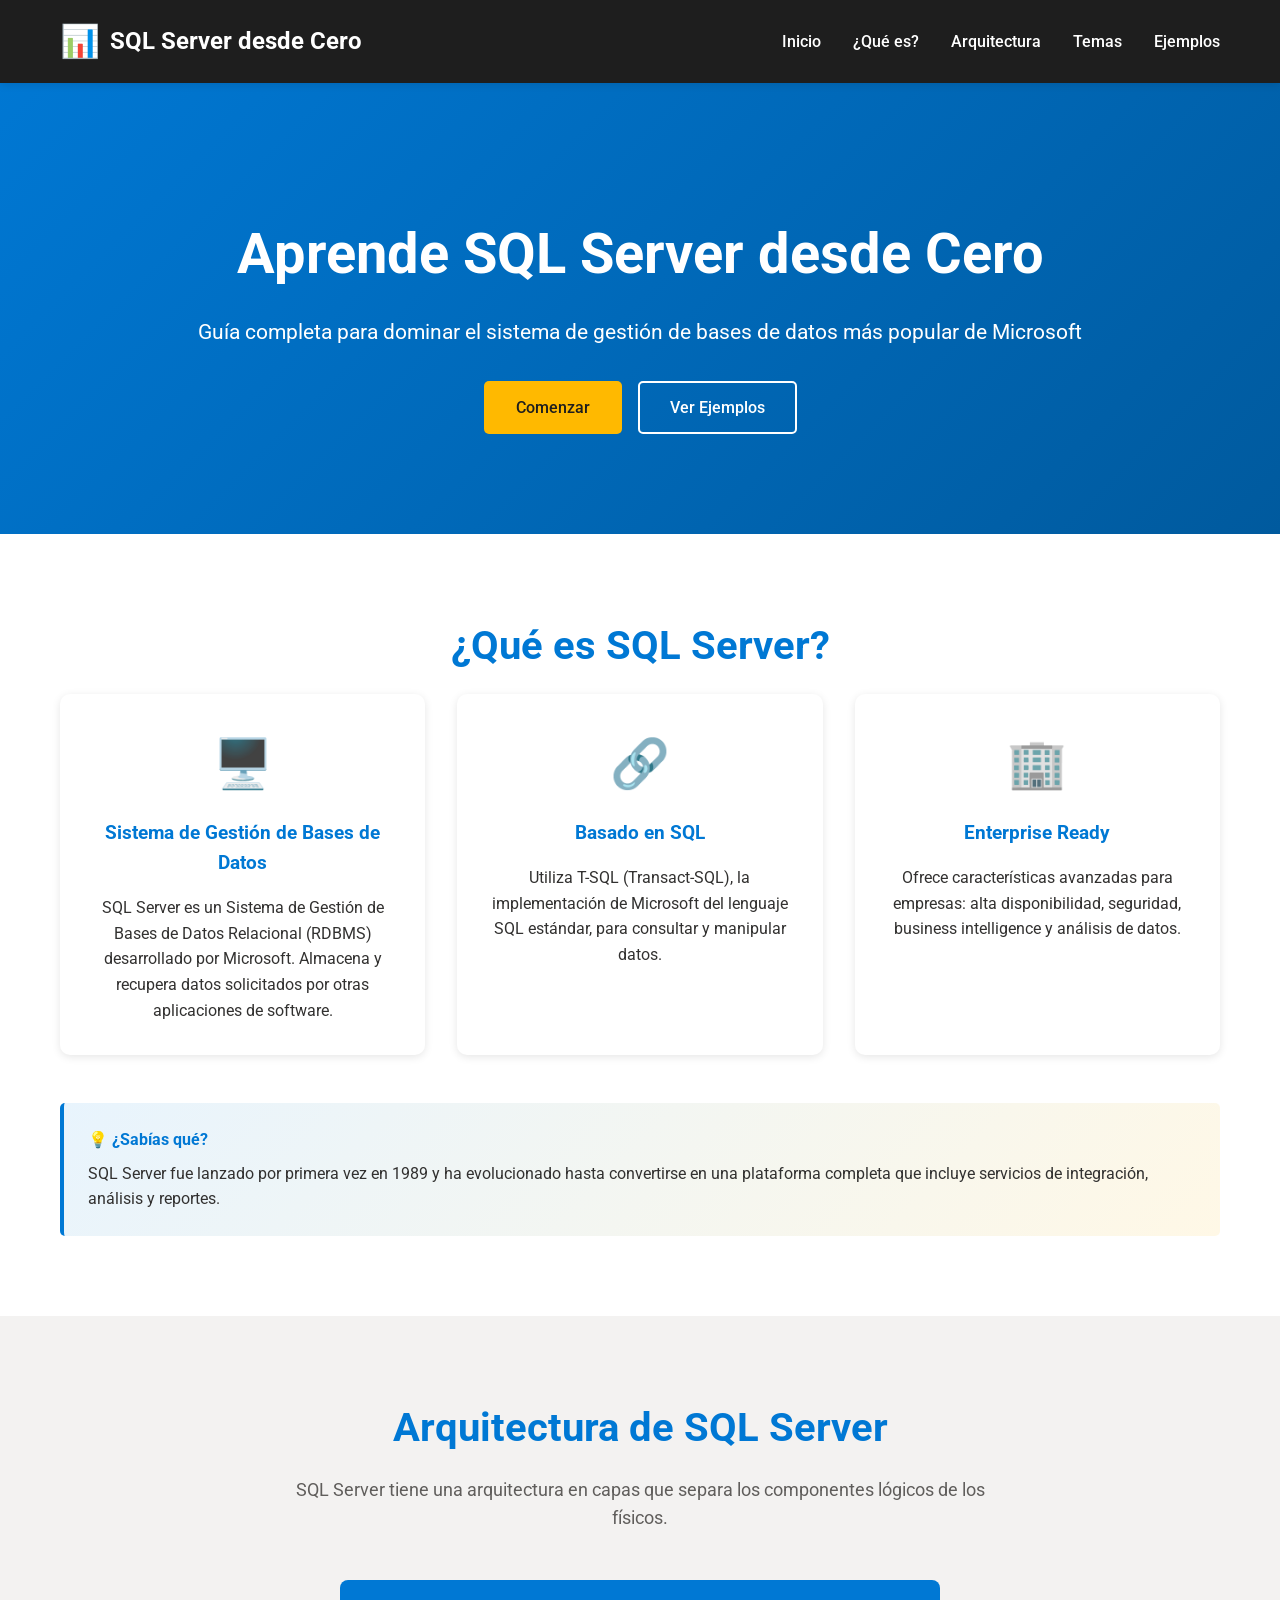
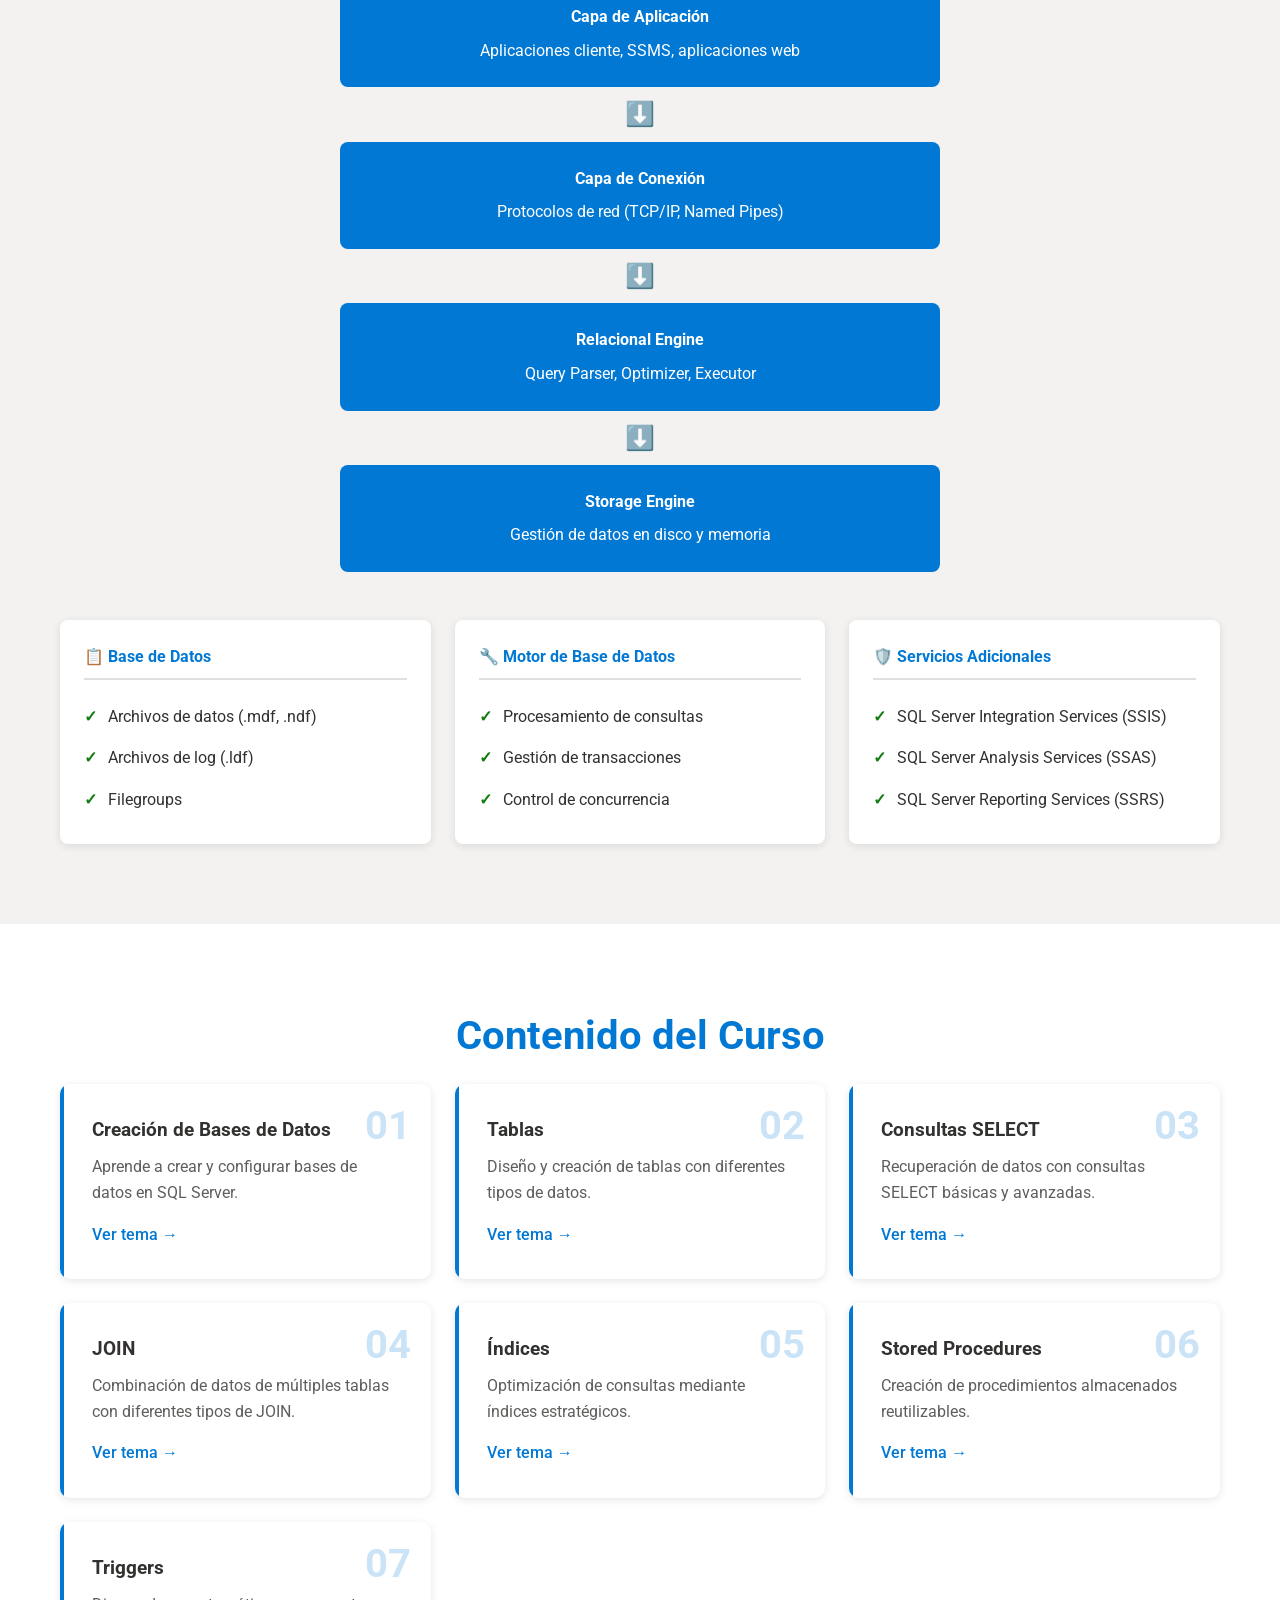
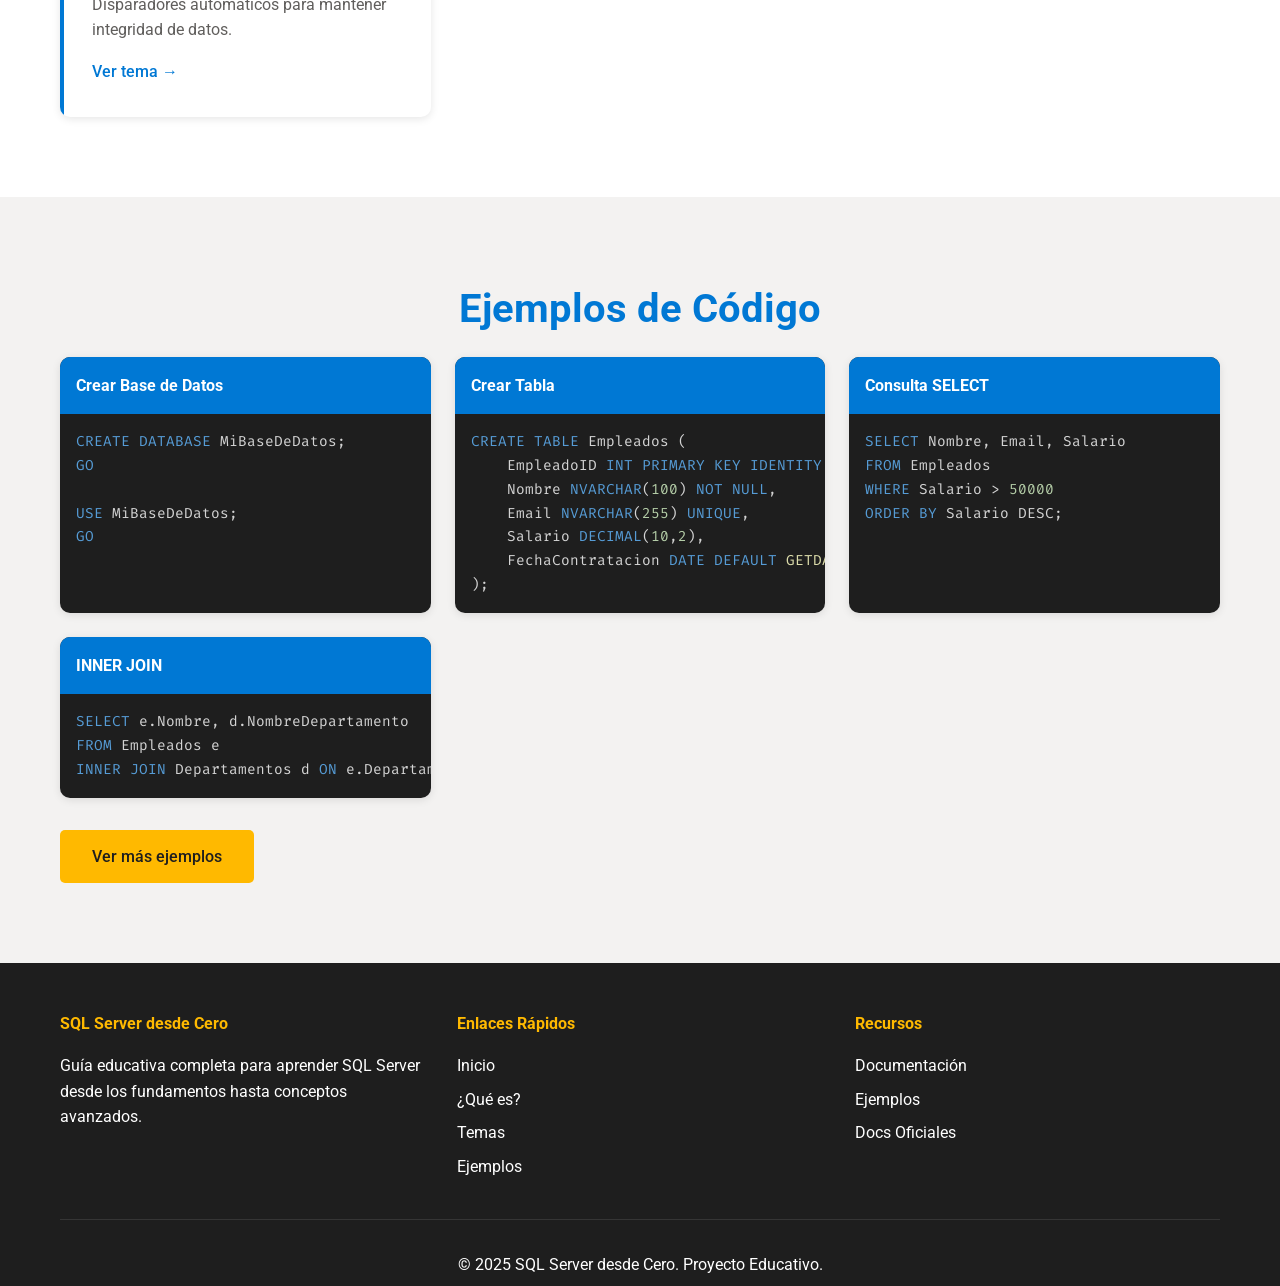
==== index.html @ a262f7bf "correcion" ====
<!DOCTYPE html>
<html lang="es">
<head>
    <meta charset="UTF-8">
    <meta name="viewport" content="width=device-width, initial-scale=1.0">
    <title>SQL Server desde Cero - Guía Completa</title>
    <link rel="stylesheet" href="css/styles.css">
    <link href="https://fonts.googleapis.com/css2?family=Roboto:wght@300;400;500;700&family=Fira+Code:wght@400;500&display=swap" rel="stylesheet">
</head>
<body>
    <!-- Header -->
    <header class="header">
        <nav class="navbar">
            <div class="container">
                <div class="logo">
                    <span class="logo-icon">📊</span>
                    <span class="logo-text">SQL Server desde Cero</span>
                </div>
                <ul class="nav-menu" id="navMenu">
                    <li><a href="#inicio">Inicio</a></li>
                    <li><a href="#que-es">¿Qué es?</a></li>
                    <li><a href="#arquitectura">Arquitectura</a></li>
                    <li><a href="#temas">Temas</a></li>
                    <li><a href="#ejemplos">Ejemplos</a></li>
                </ul>
                <button class="nav-toggle" id="navToggle">
                    <span></span>
                    <span></span>
                    <span></span>
                </button>
            </div>
        </nav>
    </header>

    <!-- Hero Section -->
    <section id="inicio" class="hero">
        <div class="container">
            <h1>Aprende SQL Server desde Cero</h1>
            <p class="hero-subtitle">Guía completa para dominar el sistema de gestión de bases de datos más popular de Microsoft</p>
            <div class="hero-buttons">
                <a href="#que-es" class="btn btn-primary">Comenzar</a>
                <a href="#ejemplos" class="btn btn-secondary">Ver Ejemplos</a>
            </div>
        </div>
    </section>

    <!-- ¿Qué es SQL Server? -->
    <section id="que-es" class="section">
        <div class="container">
            <h2>¿Qué es SQL Server?</h2>
            <div class="content-grid">
                <div class="content-card">
                    <div class="card-icon">🖥️</div>
                    <h3>Sistema de Gestión de Bases de Datos</h3>
                    <p>SQL Server es un Sistema de Gestión de Bases de Datos Relacional (RDBMS) desarrollado por Microsoft. Almacena y recupera datos solicitados por otras aplicaciones de software.</p>
                </div>
                <div class="content-card">
                    <div class="card-icon">🔗</div>
                    <h3>Basado en SQL</h3>
                    <p>Utiliza T-SQL (Transact-SQL), la implementación de Microsoft del lenguaje SQL estándar, para consultar y manipular datos.</p>
                </div>
                <div class="content-card">
                    <div class="card-icon">🏢</div>
                    <h3>Enterprise Ready</h3>
                    <p>Ofrece características avanzadas para empresas: alta disponibilidad, seguridad, business intelligence y análisis de datos.</p>
                </div>
            </div>
            
            <div class="info-box">
                <h4>💡 ¿Sabías qué?</h4>
                <p>SQL Server fue lanzado por primera vez en 1989 y ha evolucionado hasta convertirse en una plataforma completa que incluye servicios de integración, análisis y reportes.</p>
            </div>
        </div>
    </section>

    <!-- Arquitectura -->
    <section id="arquitectura" class="section section-alt">
        <div class="container">
            <h2>Arquitectura de SQL Server</h2>
            <p class="section-intro">SQL Server tiene una arquitectura en capas que separa los componentes lógicos de los físicos.</p>
            
            <div class="architecture-diagram">
                <div class="arch-layer">
                    <h4>Capa de Aplicación</h4>
                    <p>Aplicaciones cliente, SSMS, aplicaciones web</p>
                </div>
                <div class="arch-arrow">⬇️</div>
                <div class="arch-layer">
                    <h4>Capa de Conexión</h4>
                    <p>Protocolos de red (TCP/IP, Named Pipes)</p>
                </div>
                <div class="arch-arrow">⬇️</div>
                <div class="arch-layer">
                    <h4>Relacional Engine</h4>
                    <p>Query Parser, Optimizer, Executor</p>
                </div>
                <div class="arch-arrow">⬇️</div>
                <div class="arch-layer">
                    <h4>Storage Engine</h4>
                    <p>Gestión de datos en disco y memoria</p>
                </div>
            </div>

            <div class="components-grid">
                <div class="component-card">
                    <h4>📋 Base de Datos</h4>
                    <ul>
                        <li>Archivos de datos (.mdf, .ndf)</li>
                        <li>Archivos de log (.ldf)</li>
                        <li>Filegroups</li>
                    </ul>
                </div>
                <div class="component-card">
                    <h4>🔧 Motor de Base de Datos</h4>
                    <ul>
                        <li>Procesamiento de consultas</li>
                        <li>Gestión de transacciones</li>
                        <li>Control de concurrencia</li>
                    </ul>
                </div>
                <div class="component-card">
                    <h4>🛡️ Servicios Adicionales</h4>
                    <ul>
                        <li>SQL Server Integration Services (SSIS)</li>
                        <li>SQL Server Analysis Services (SSAS)</li>
                        <li>SQL Server Reporting Services (SSRS)</li>
                    </ul>
                </div>
            </div>
        </div>
    </section>

    <!-- Temas -->
    <section id="temas" class="section">
        <div class="container">
            <h2>Contenido del Curso</h2>
            <div class="topics-grid">
                <div class="topic-card" data-topic="1">
                    <div class="topic-number">01</div>
                    <h3>Creación de Bases de Datos</h3>
                    <p>Aprende a crear y configurar bases de datos en SQL Server.</p>
                    <a href="docs/01-creacion-base-datos.html" class="topic-link">Ver tema →</a>
                </div>
                <div class="topic-card" data-topic="2">
                    <div class="topic-number">02</div>
                    <h3>Tablas</h3>
                    <p>Diseño y creación de tablas con diferentes tipos de datos.</p>
                    <a href="docs/02-tablas.html" class="topic-link">Ver tema →</a>
                </div>
                <div class="topic-card" data-topic="3">
                    <div class="topic-number">03</div>
                    <h3>Consultas SELECT</h3>
                    <p>Recuperación de datos con consultas SELECT básicas y avanzadas.</p>
                    <a href="docs/03-consultas-select.html" class="topic-link">Ver tema →</a>
                </div>
                <div class="topic-card" data-topic="4">
                    <div class="topic-number">04</div>
                    <h3>JOIN</h3>
                    <p>Combinación de datos de múltiples tablas con diferentes tipos de JOIN.</p>
                    <a href="docs/04-join.html" class="topic-link">Ver tema →</a>
                </div>
                <div class="topic-card" data-topic="5">
                    <div class="topic-number">05</div>
                    <h3>Índices</h3>
                    <p>Optimización de consultas mediante índices estratégicos.</p>
                    <a href="docs/05-indices.html" class="topic-link">Ver tema →</a>
                </div>
                <div class="topic-card" data-topic="6">
                    <div class="topic-number">06</div>
                    <h3>Stored Procedures</h3>
                    <p>Creación de procedimientos almacenados reutilizables.</p>
                    <a href="docs/06-stored-procedures.html" class="topic-link">Ver tema →</a>
                </div>
                <div class="topic-card" data-topic="7">
                    <div class="topic-number">07</div>
                    <h3>Triggers</h3>
                    <p>Disparadores automáticos para mantener integridad de datos.</p>
                    <a href="docs/07-triggers.html" class="topic-link">Ver tema →</a>
                </div>
            </div>
        </div>
    </section>

    <!-- Ejemplos -->
    <section id="ejemplos" class="section section-alt">
        <div class="container">
            <h2>Ejemplos de Código</h2>
            <div class="examples-container">
                <div class="example-card">
                    <h4>Crear Base de Datos</h4>
                    <pre><code class="language-sql">CREATE DATABASE MiBaseDeDatos;
GO

USE MiBaseDeDatos;
GO</code></pre>
                </div>
                <div class="example-card">
                    <h4>Crear Tabla</h4>
                    <pre><code class="language-sql">CREATE TABLE Empleados (
    EmpleadoID INT PRIMARY KEY IDENTITY,
    Nombre NVARCHAR(100) NOT NULL,
    Email NVARCHAR(255) UNIQUE,
    Salario DECIMAL(10,2),
    FechaContratacion DATE DEFAULT GETDATE()
);</code></pre>
                </div>
                <div class="example-card">
                    <h4>Consulta SELECT</h4>
                    <pre><code class="language-sql">SELECT Nombre, Email, Salario
FROM Empleados
WHERE Salario > 50000
ORDER BY Salario DESC;</code></pre>
                </div>
                <div class="example-card">
                    <h4>INNER JOIN</h4>
                    <pre><code class="language-sql">SELECT e.Nombre, d.NombreDepartamento
FROM Empleados e
INNER JOIN Departamentos d ON e.DepartamentoID = d.DepartamentoID;</code></pre>
                </div>
            </div>
            <div class="text-center">
                <a href="examples/ejemplos-completos.html" class="btn btn-primary">Ver más ejemplos</a>
            </div>
        </div>
    </section>

    <!-- Footer -->
    <footer class="footer">
        <div class="container">
            <div class="footer-content">
                <div class="footer-section">
                    <h4>SQL Server desde Cero</h4>
                    <p>Guía educativa completa para aprender SQL Server desde los fundamentos hasta conceptos avanzados.</p>
                </div>
                <div class="footer-section">
                    <h4>Enlaces Rápidos</h4>
                    <ul>
                        <li><a href="#inicio">Inicio</a></li>
                        <li><a href="#que-es">¿Qué es?</a></li>
                        <li><a href="#temas">Temas</a></li>
                        <li><a href="#ejemplos">Ejemplos</a></li>
                    </ul>
                </div>
                <div class="footer-section">
                    <h4>Recursos</h4>
                    <ul>
                        <li><a href="docs/">Documentación</a></li>
                        <li><a href="examples/">Ejemplos</a></li>
                        <li><a href="https://docs.microsoft.com/sql/" target="_blank">Docs Oficiales</a></li>
                    </ul>
                </div>
            </div>
            <div class="footer-bottom">
                <p>&copy; 2025 SQL Server desde Cero. Proyecto Educativo.</p>
            </div>
        </div>
    </footer>

    <script src="js/main.js"></script>
</body>
</html>
---- css/styles.css ----
/* ============================================
   SQL Server desde Cero - Estilos Principales
   ============================================ */

/* Variables CSS */
:root {
    --primary-color: #0078d4;
    --primary-dark: #005a9e;
    --secondary-color: #107c10;
    --accent-color: #ffb900;
    --dark-bg: #1e1e1e;
    --light-bg: #f3f2f1;
    --text-color: #323130;
    --text-light: #605e5c;
    --white: #ffffff;
    --border-color: #e1dfdd;
    --shadow: 0 2px 8px rgba(0, 0, 0, 0.1);
    --shadow-lg: 0 8px 32px rgba(0, 0, 0, 0.15);
    --transition: all 0.3s ease;
}

/* Reset y Base */
* {
    margin: 0;
    padding: 0;
    box-sizing: border-box;
}

html {
    scroll-behavior: smooth;
}

body {
    font-family: 'Roboto', -apple-system, BlinkMacSystemFont, sans-serif;
    line-height: 1.6;
    color: var(--text-color);
    background-color: var(--white);
}

/* Contenedor */
.container {
    max-width: 1200px;
    margin: 0 auto;
    padding: 0 20px;
}

/* Header y Navegación */
.header {
    background: var(--dark-bg);
    position: fixed;
    top: 0;
    left: 0;
    right: 0;
    z-index: 1000;
    box-shadow: var(--shadow);
}

.navbar {
    padding: 1rem 0;
}

.navbar .container {
    display: flex;
    justify-content: space-between;
    align-items: center;
}

.logo {
    display: flex;
    align-items: center;
    gap: 10px;
    font-size: 1.5rem;
    font-weight: 700;
    color: var(--white);
}

.logo-icon {
    font-size: 2rem;
}

.nav-menu {
    display: flex;
    list-style: none;
    gap: 2rem;
}

.nav-menu a {
    color: var(--white);
    text-decoration: none;
    font-weight: 500;
    transition: var(--transition);
    padding: 0.5rem 0;
    position: relative;
}

.nav-menu a:hover {
    color: var(--accent-color);
}

.nav-menu a::after {
    content: '';
    position: absolute;
    bottom: 0;
    left: 0;
    width: 0;
    height: 2px;
    background: var(--accent-color);
    transition: var(--transition);
}

.nav-menu a:hover::after {
    width: 100%;
}

.nav-toggle {
    display: none;
    flex-direction: column;
    gap: 5px;
    background: none;
    border: none;
    cursor: pointer;
    padding: 5px;
}

.nav-toggle span {
    width: 25px;
    height: 3px;
    background: var(--white);
    transition: var(--transition);
}

/* Hero Section */
.hero {
    background: linear-gradient(135deg, var(--primary-color) 0%, var(--primary-dark) 100%);
    color: var(--white);
    padding: 150px 0 100px;
    text-align: center;
    margin-top: 60px;
}

.hero h1 {
    font-size: 3.5rem;
    font-weight: 700;
    margin-bottom: 1rem;
    animation: fadeInUp 0.8s ease;
}

.hero-subtitle {
    font-size: 1.3rem;
    opacity: 0.9;
    margin-bottom: 2rem;
    animation: fadeInUp 0.8s ease 0.2s both;
}

.hero-buttons {
    display: flex;
    gap: 1rem;
    justify-content: center;
    animation: fadeInUp 0.8s ease 0.4s both;
}

/* Botones */
.btn {
    display: inline-block;
    padding: 12px 30px;
    border-radius: 5px;
    text-decoration: none;
    font-weight: 500;
    transition: var(--transition);
    border: 2px solid transparent;
}

.btn-primary {
    background: var(--accent-color);
    color: var(--dark-bg);
}

.btn-primary:hover {
    background: #e6a700;
    transform: translateY(-2px);
    box-shadow: var(--shadow-lg);
}

.btn-secondary {
    background: transparent;
    color: var(--white);
    border-color: var(--white);
}

.btn-secondary:hover {
    background: var(--white);
    color: var(--primary-color);
}

/* Secciones */
.section {
    padding: 80px 0;
}

.section-alt {
    background: var(--light-bg);
}

.section h2 {
    font-size: 2.5rem;
    text-align: center;
    margin-bottom: 1rem;
    color: var(--primary-color);
}

.section-intro {
    text-align: center;
    font-size: 1.1rem;
    color: var(--text-light);
    max-width: 700px;
    margin: 0 auto 3rem;
}

/* Content Grid */
.content-grid {
    display: grid;
    grid-template-columns: repeat(auto-fit, minmax(300px, 1fr));
    gap: 2rem;
    margin-bottom: 3rem;
}

.content-card {
    background: var(--white);
    padding: 2rem;
    border-radius: 10px;
    box-shadow: var(--shadow);
    transition: var(--transition);
    text-align: center;
}

.content-card:hover {
    transform: translateY(-5px);
    box-shadow: var(--shadow-lg);
}

.card-icon {
    font-size: 3rem;
    margin-bottom: 1rem;
}

.content-card h3 {
    color: var(--primary-color);
    margin-bottom: 1rem;
}

/* Info Box */
.info-box {
    background: linear-gradient(135deg, #e8f4fd 0%, #fff8e6 100%);
    border-left: 4px solid var(--primary-color);
    padding: 1.5rem;
    border-radius: 5px;
    margin-top: 2rem;
}

.info-box h4 {
    color: var(--primary-color);
    margin-bottom: 0.5rem;
}

/* Arquitectura Diagram */
.architecture-diagram {
    max-width: 600px;
    margin: 0 auto 3rem;
    display: flex;
    flex-direction: column;
    align-items: center;
    gap: 0.5rem;
}

.arch-layer {
    background: var(--primary-color);
    color: var(--white);
    padding: 1.5rem 2rem;
    border-radius: 8px;
    text-align: center;
    width: 100%;
    transition: var(--transition);
}

.arch-layer:hover {
    background: var(--primary-dark);
    transform: scale(1.02);
}

.arch-layer h4 {
    margin-bottom: 0.5rem;
}

.arch-arrow {
    font-size: 1.5rem;
}

/* Components Grid */
.components-grid {
    display: grid;
    grid-template-columns: repeat(auto-fit, minmax(250px, 1fr));
    gap: 1.5rem;
}

.component-card {
    background: var(--white);
    padding: 1.5rem;
    border-radius: 8px;
    box-shadow: var(--shadow);
}

.component-card h4 {
    color: var(--primary-color);
    margin-bottom: 1rem;
    padding-bottom: 0.5rem;
    border-bottom: 2px solid var(--border-color);
}

.component-card ul {
    list-style: none;
    padding-left: 0;
}

.component-card li {
    padding: 0.5rem 0;
    padding-left: 1.5rem;
    position: relative;
}

.component-card li::before {
    content: '✓';
    position: absolute;
    left: 0;
    color: var(--secondary-color);
    font-weight: bold;
}

/* Topics Grid */
.topics-grid {
    display: grid;
    grid-template-columns: repeat(auto-fit, minmax(280px, 1fr));
    gap: 1.5rem;
}

.topic-card {
    background: var(--white);
    padding: 2rem;
    border-radius: 10px;
    box-shadow: var(--shadow);
    transition: var(--transition);
    position: relative;
    overflow: hidden;
}

.topic-card::before {
    content: '';
    position: absolute;
    top: 0;
    left: 0;
    width: 4px;
    height: 100%;
    background: var(--primary-color);
}

.topic-card:hover {
    transform: translateY(-5px);
    box-shadow: var(--shadow-lg);
}

.topic-number {
    font-size: 2.5rem;
    font-weight: 700;
    color: var(--primary-color);
    opacity: 0.2;
    position: absolute;
    top: 10px;
    right: 20px;
}

.topic-card h3 {
    color: var(--text-color);
    margin-bottom: 0.5rem;
}

.topic-card p {
    color: var(--text-light);
    margin-bottom: 1rem;
}

.topic-link {
    color: var(--primary-color);
    text-decoration: none;
    font-weight: 500;
    transition: var(--transition);
}

.topic-link:hover {
    color: var(--primary-dark);
}

/* Examples */
.examples-container {
    display: grid;
    grid-template-columns: repeat(auto-fit, minmax(300px, 1fr));
    gap: 1.5rem;
    margin-bottom: 2rem;
}

.example-card {
    background: var(--dark-bg);
    border-radius: 10px;
    overflow: hidden;
    box-shadow: var(--shadow);
}

.example-card h4 {
    background: var(--primary-color);
    color: var(--white);
    padding: 1rem;
    margin: 0;
}

.example-card pre {
    margin: 0;
    padding: 1rem;
    overflow-x: auto;
}

.example-card code {
    font-family: 'Fira Code', monospace;
    font-size: 0.9rem;
    color: #d4d4d4;
}

/* Footer */
.footer {
    background: var(--dark-bg);
    color: var(--white);
    padding: 3rem 0 1rem;
}

.footer-content {
    display: grid;
    grid-template-columns: repeat(auto-fit, minmax(250px, 1fr));
    gap: 2rem;
    margin-bottom: 2rem;
}

.footer-section h4 {
    color: var(--accent-color);
    margin-bottom: 1rem;
}

.footer-section ul {
    list-style: none;
}

.footer-section li {
    margin-bottom: 0.5rem;
}

.footer-section a {
    color: var(--white);
    text-decoration: none;
    transition: var(--transition);
}

.footer-section a:hover {
    color: var(--accent-color);
}

.footer-bottom {
    text-align: center;
    padding-top: 2rem;
    border-top: 1px solid rgba(255, 255, 255, 0.1);
}

/* Animaciones */
@keyframes fadeInUp {
    from {
        opacity: 0;
        transform: translateY(30px);
    }
    to {
        opacity: 1;
        transform: translateY(0);
    }
}

/* Responsive */
@media (max-width: 768px) {
    .nav-toggle {
        display: flex;
    }

    .nav-menu {
        position: fixed;
        top: 70px;
        left: -100%;
        width: 100%;
        background: var(--dark-bg);
        flex-direction: column;
        padding: 2rem;
        gap: 1rem;
        transition: var(--transition);
    }

    .nav-menu.active {
        left: 0;
    }

    .hero h1 {
        font-size: 2rem;
    }

    .hero-subtitle {
        font-size: 1rem;
    }

    .hero-buttons {
        flex-direction: column;
    }

    .section h2 {
        font-size: 1.8rem;
    }

    .architecture-diagram {
        padding: 0 1rem;
    }

    .arch-layer {
        padding: 1rem;
        font-size: 0.9rem;
    }
}

/* Syntax Highlighting */
.language-sql .keyword {
    color: #569cd6;
}

.language-sql .string {
    color: #ce9178;
}

.language-sql .number {
    color: #b5cea8;
}

.language-sql .comment {
    color: #6a9955;
}

.language-sql .function {
    color: #dcdcaa;
}
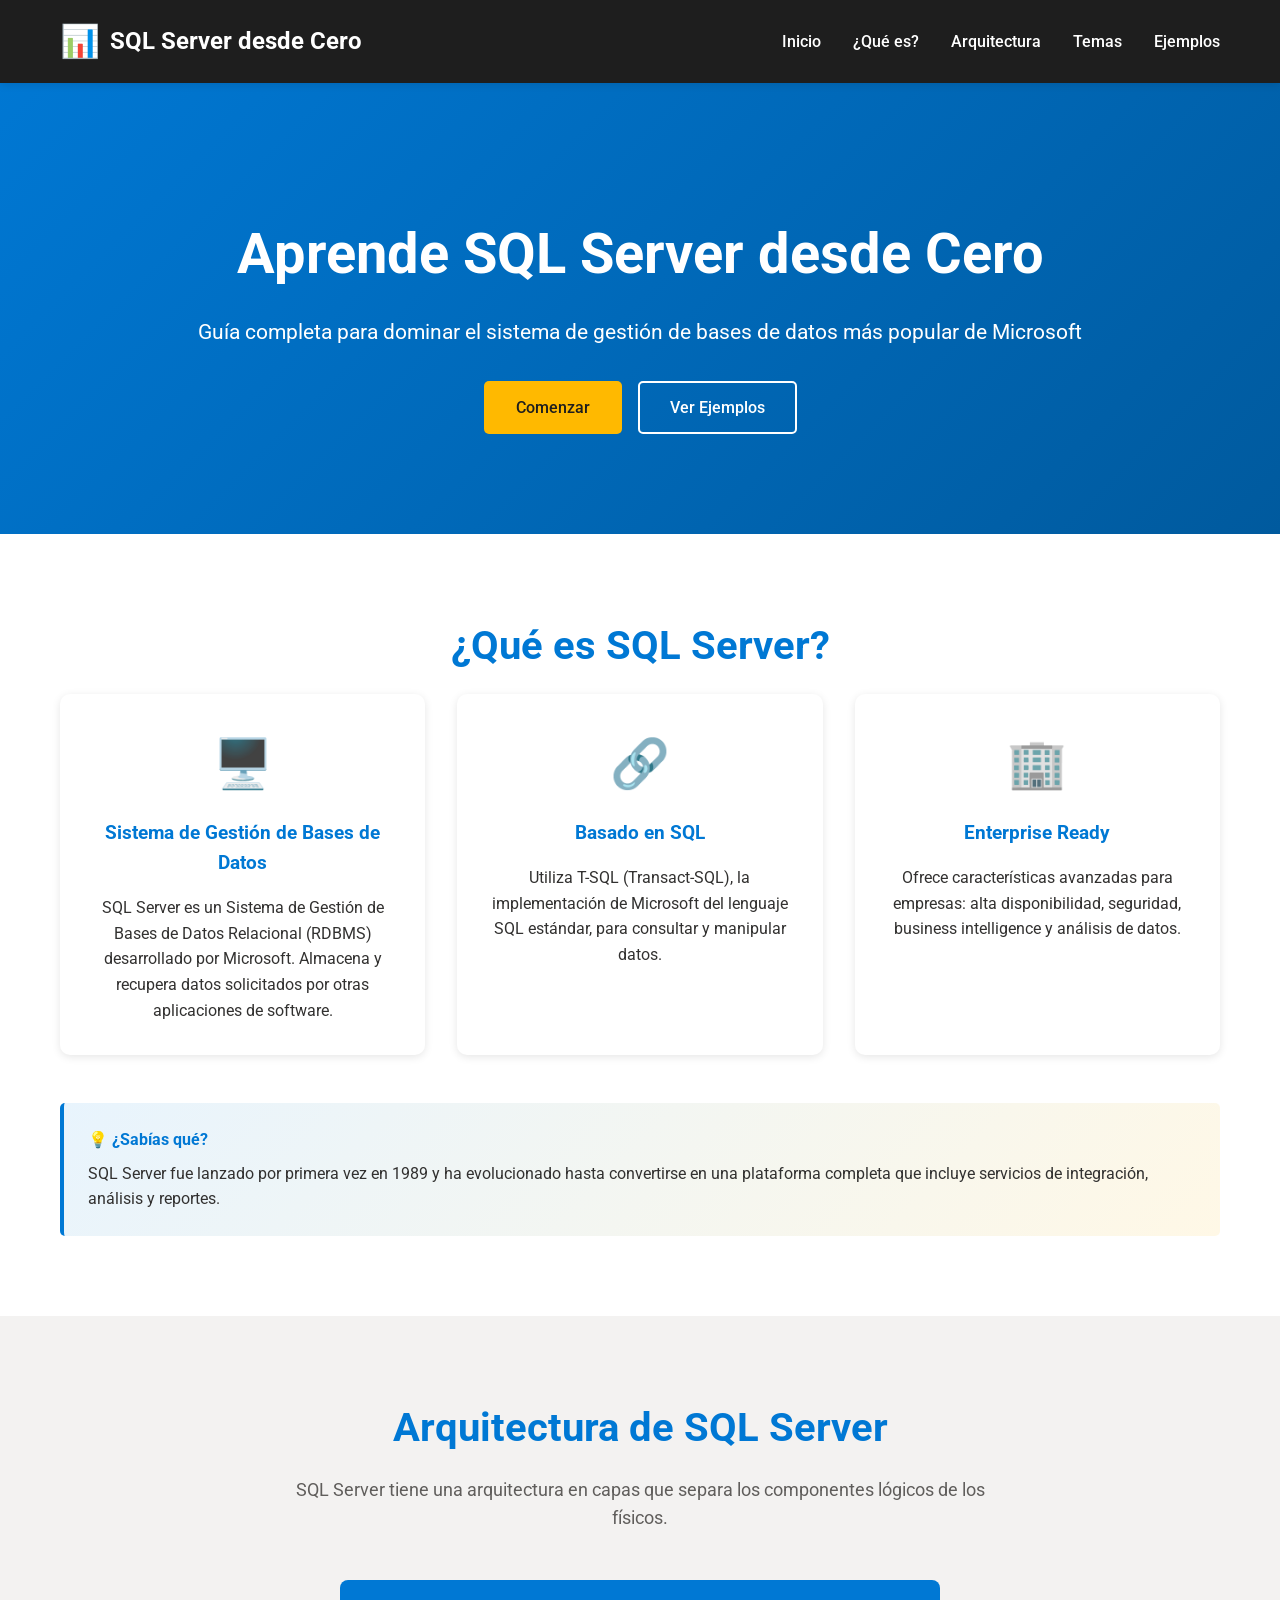
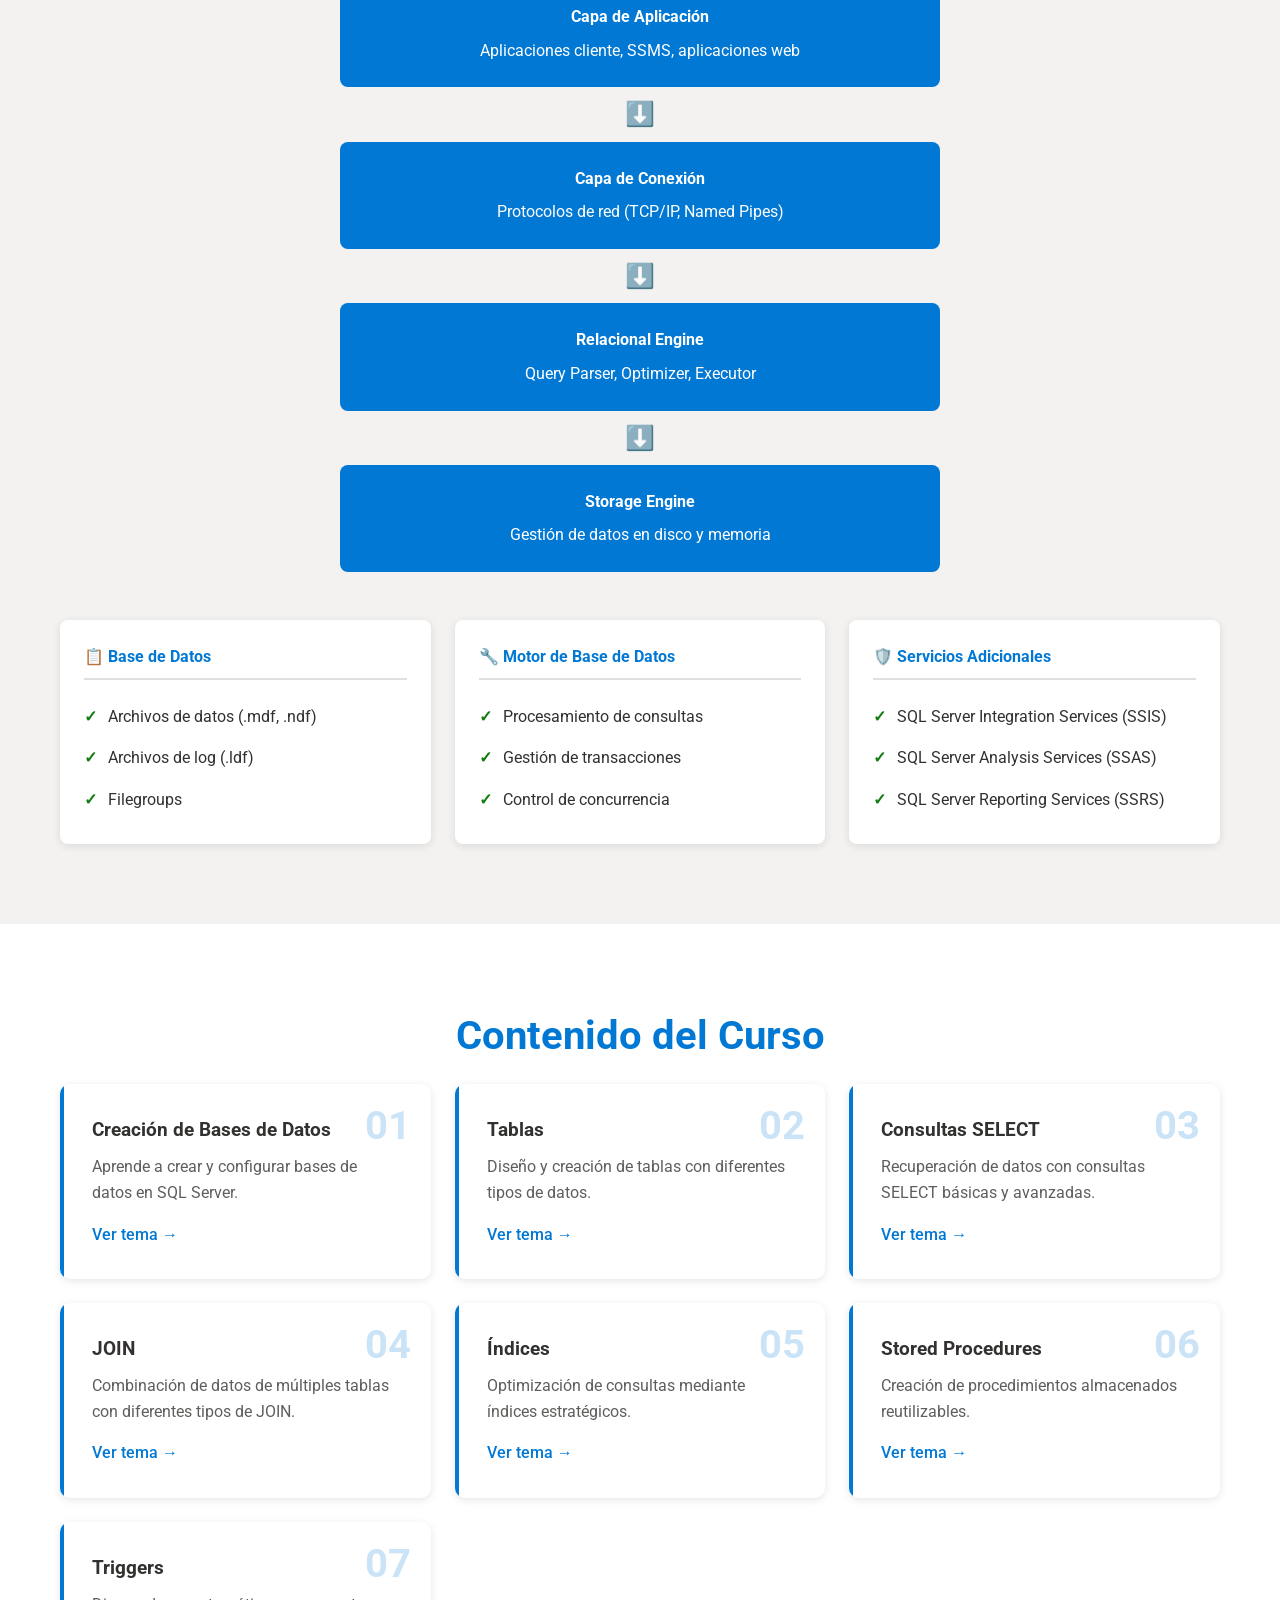
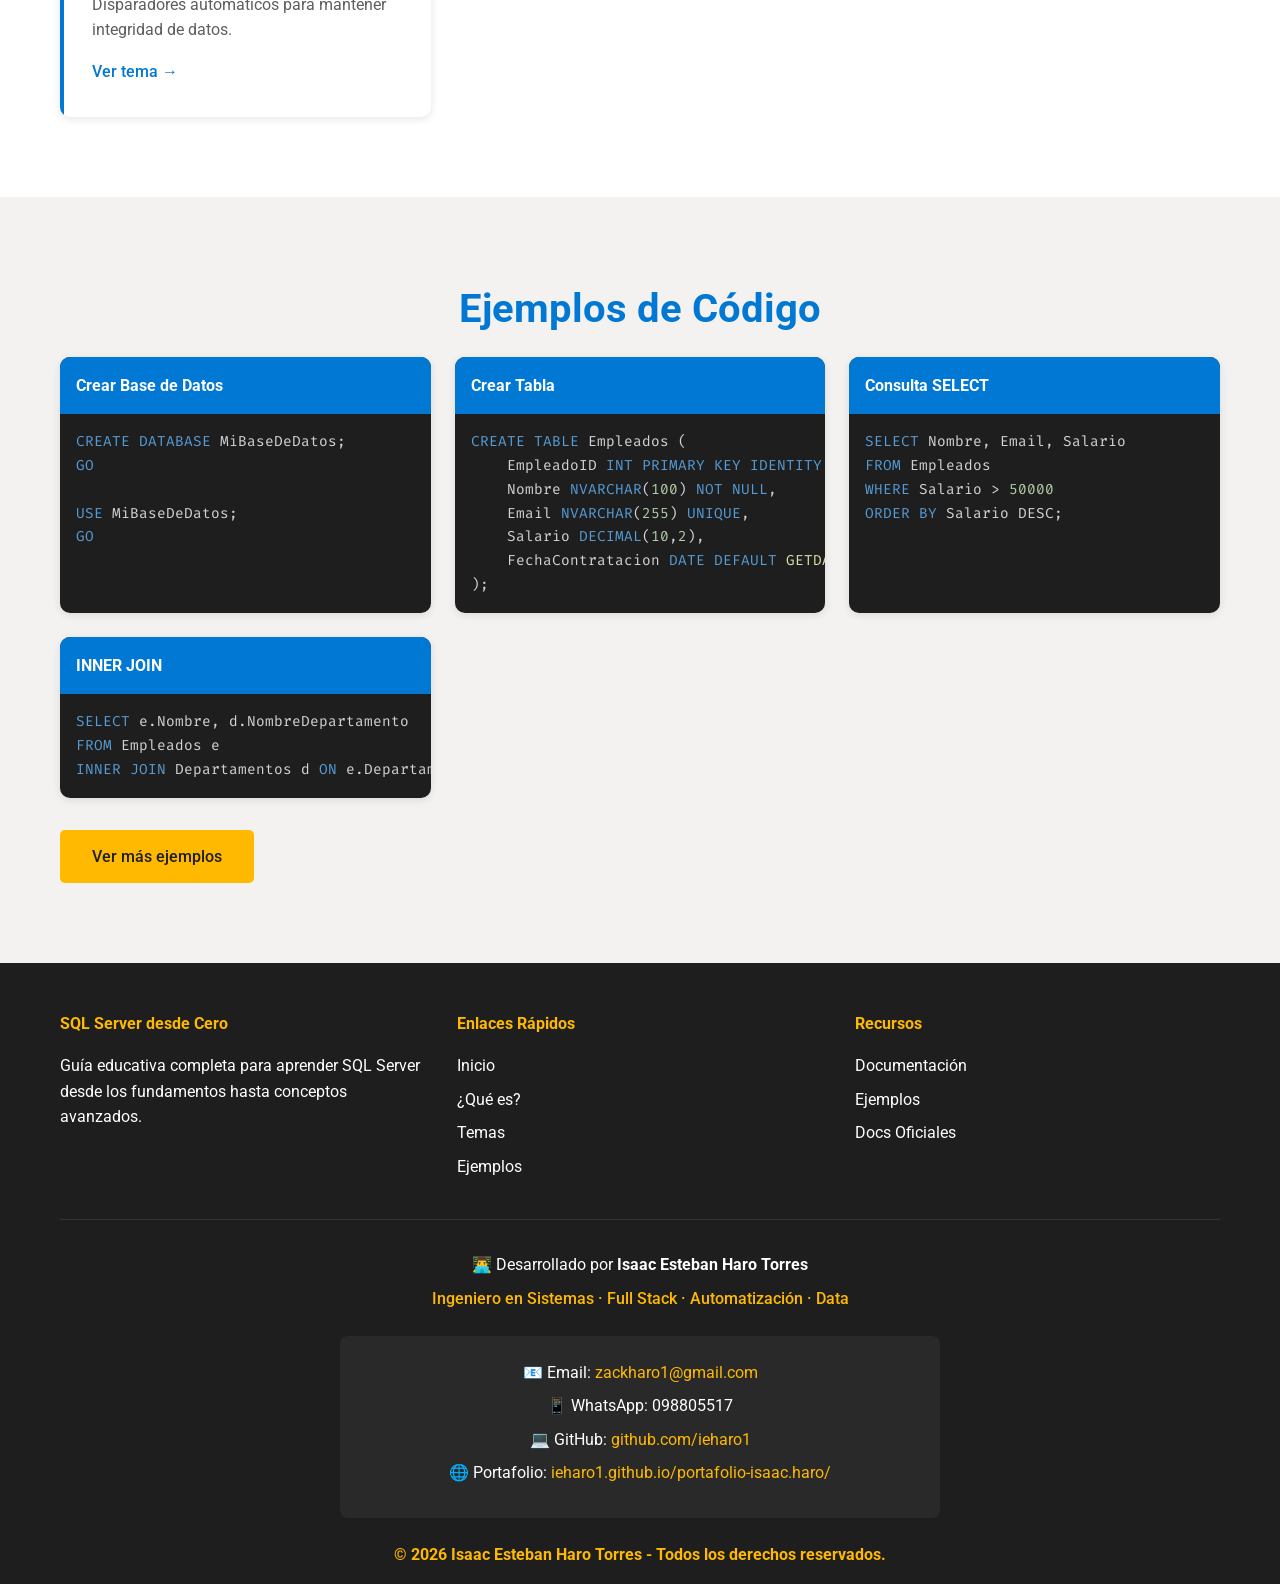
==== commit 59299fc3: "correcion" ====
--- a/index.html
+++ b/index.html
@@ -251,7 +251,15 @@
                 </div>
             </div>
             <div class="footer-bottom">
-                <p>&copy; 2025 SQL Server desde Cero. Proyecto Educativo.</p>
+                <p>👨‍💻 Desarrollado por <strong>Isaac Esteban Haro Torres</strong></p>
+                <p class="developer-info">Ingeniero en Sistemas · Full Stack · Automatización · Data</p>
+                <div class="developer-contact">
+                    <p>📧 Email: <a href="mailto:zackharo1@gmail.com">zackharo1@gmail.com</a></p>
+                    <p>📱 WhatsApp: 098805517</p>
+                    <p>💻 GitHub: <a href="https://github.com/ieharo1" target="_blank">github.com/ieharo1</a></p>
+                    <p>🌐 Portafolio: <a href="https://ieharo1.github.io/portafolio-isaac.haro/" target="_blank">ieharo1.github.io/portafolio-isaac.haro/</a></p>
+                </div>
+                <p class="copyright">&copy; 2026 Isaac Esteban Haro Torres - Todos los derechos reservados.</p>
             </div>
         </div>
     </footer>
--- a/css/styles.css
+++ b/css/styles.css
@@ -475,6 +475,47 @@
     border-top: 1px solid rgba(255, 255, 255, 0.1);
 }
 
+.footer-bottom p {
+    margin-bottom: 0.5rem;
+}
+
+.footer-bottom .developer-info {
+    color: var(--accent-color);
+    font-weight: 500;
+    margin-bottom: 1rem;
+}
+
+.footer-bottom .developer-contact {
+    background: rgba(255, 255, 255, 0.05);
+    padding: 1.5rem;
+    border-radius: 8px;
+    margin: 1.5rem 0;
+    max-width: 600px;
+    margin-left: auto;
+    margin-right: auto;
+}
+
+.footer-bottom .developer-contact p {
+    margin-bottom: 0.5rem;
+}
+
+.footer-bottom .developer-contact a {
+    color: var(--accent-color);
+    text-decoration: none;
+    transition: var(--transition);
+}
+
+.footer-bottom .developer-contact a:hover {
+    color: var(--white);
+    text-decoration: underline;
+}
+
+.footer-bottom .copyright {
+    font-weight: 700;
+    color: var(--accent-color);
+    margin-top: 1rem;
+}
+
 /* Animaciones */
 @keyframes fadeInUp {
     from {
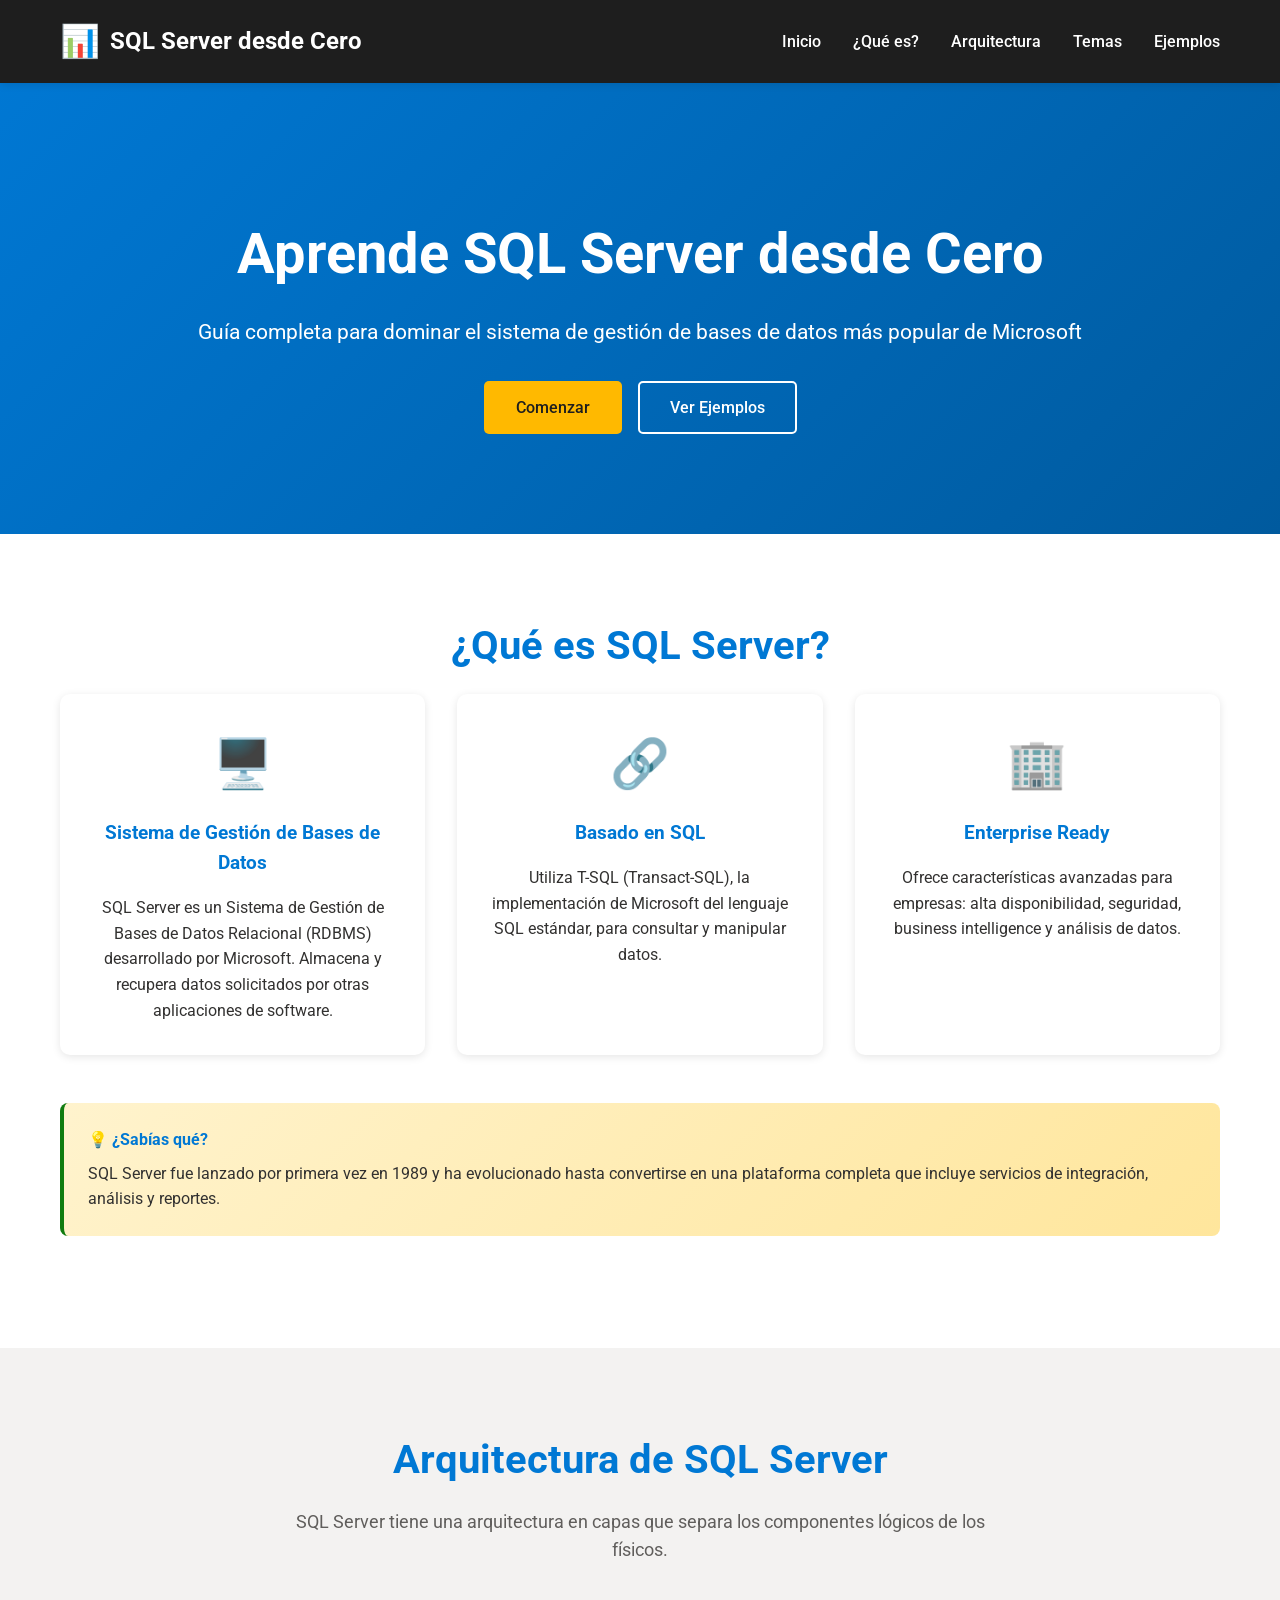
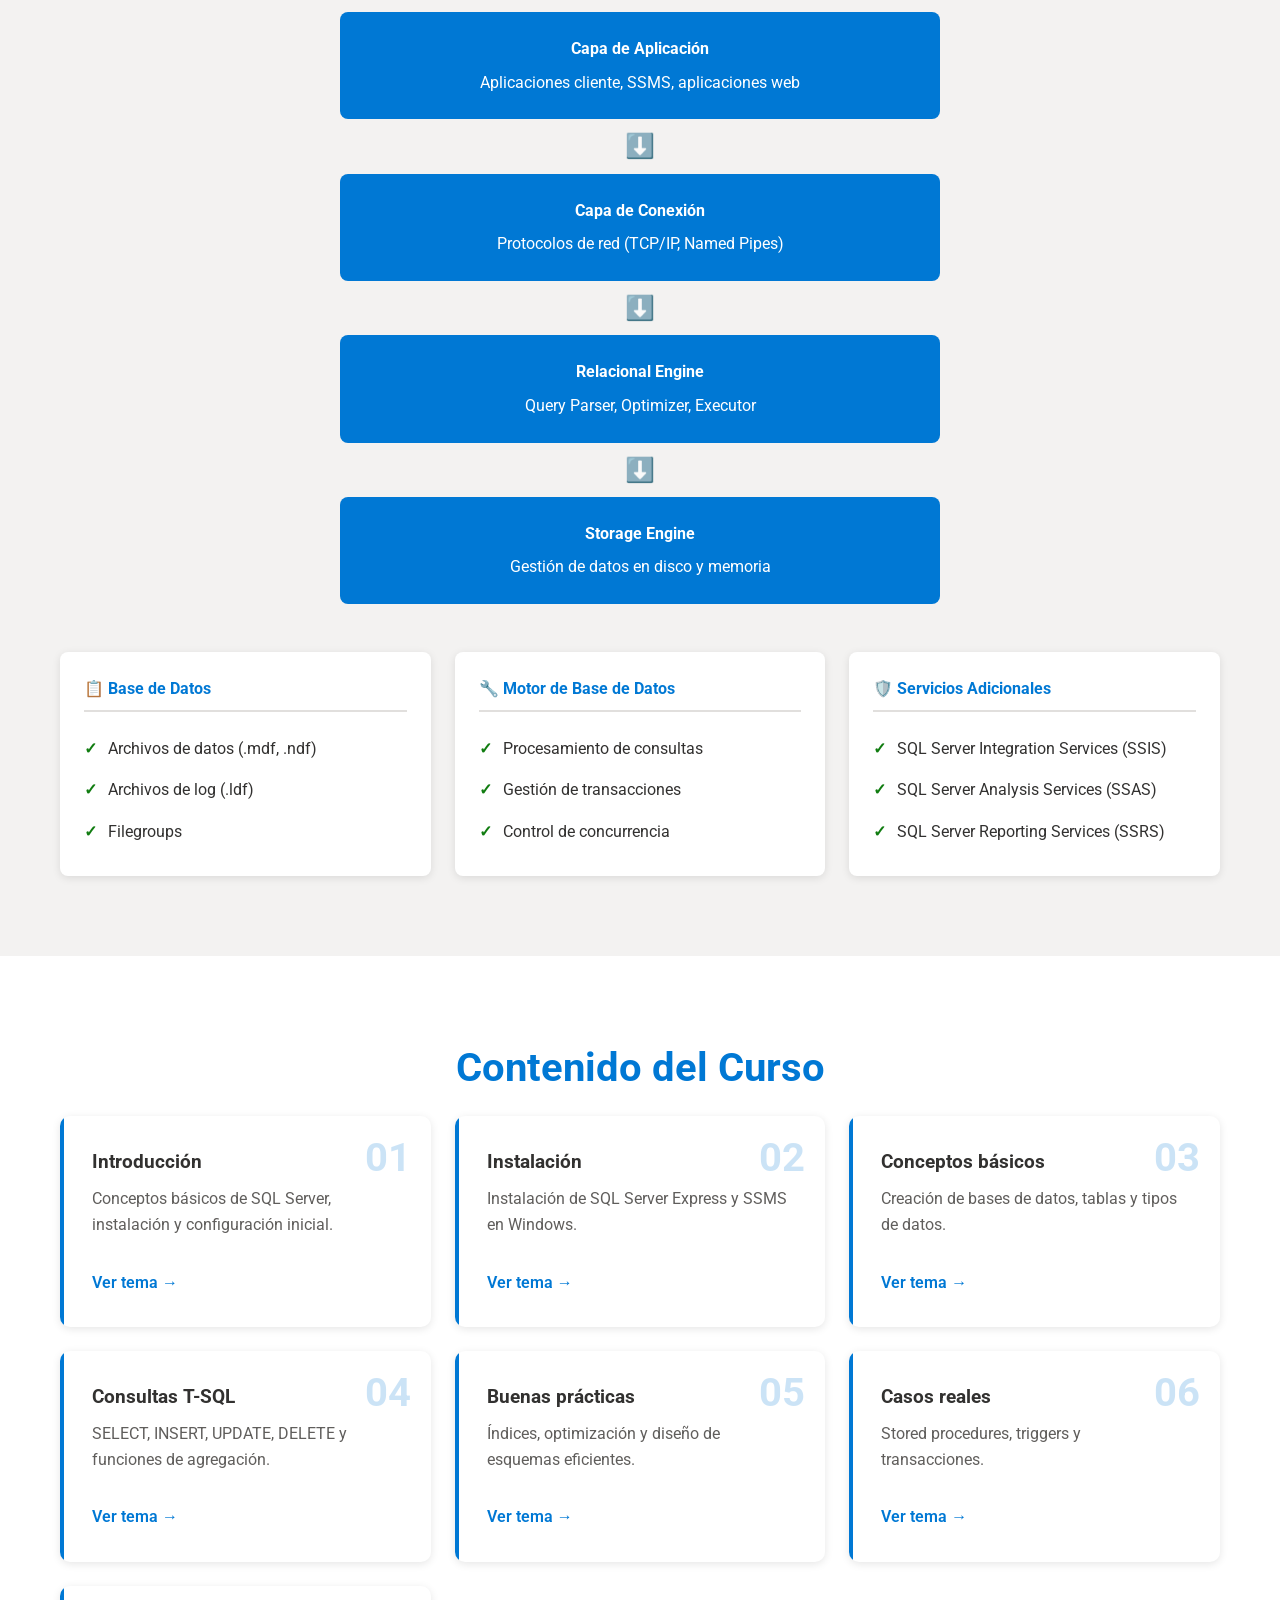
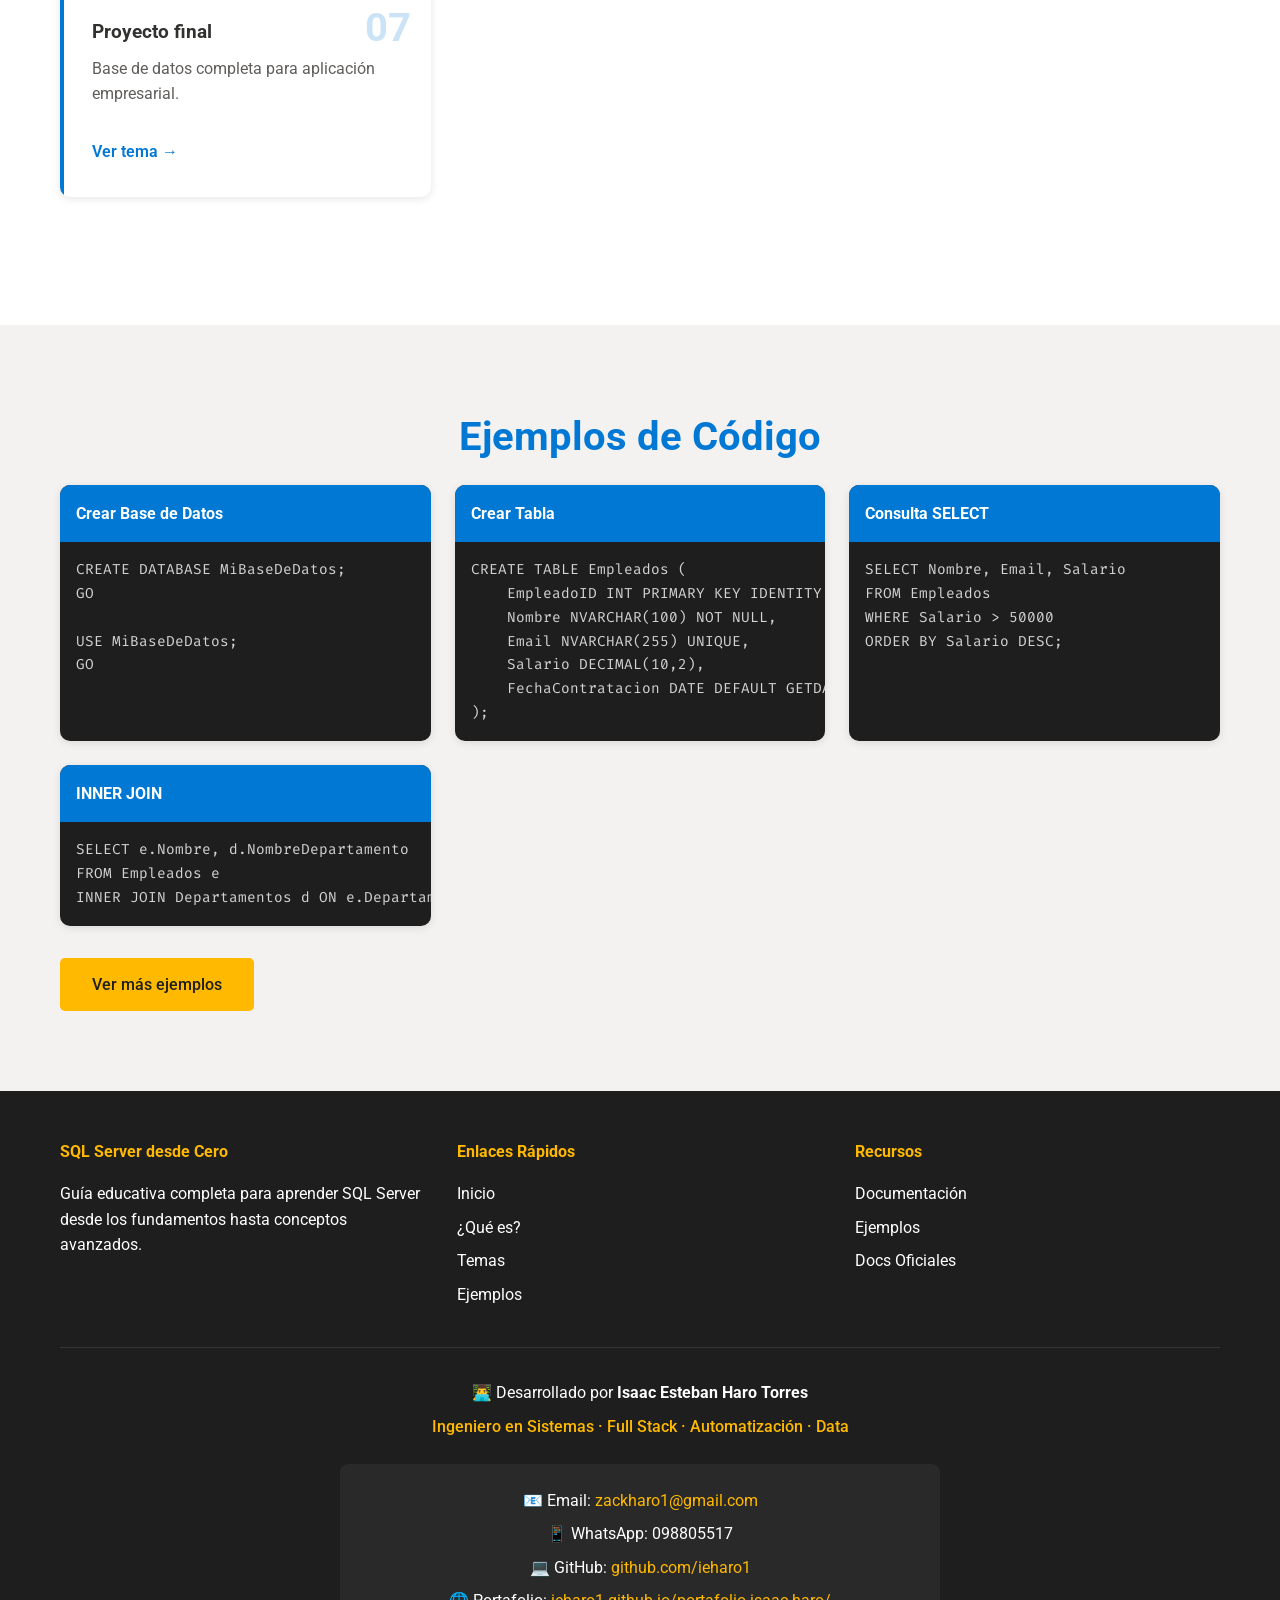
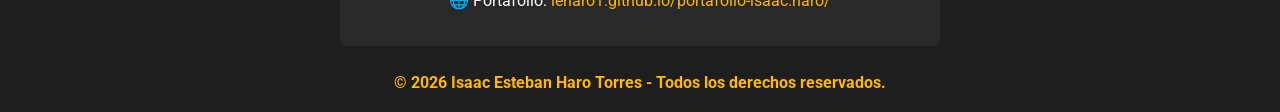
==== commit 607df44d: "correcion temas funcional" ====
--- a/index.html
+++ b/index.html
@@ -137,45 +137,218 @@
             <div class="topics-grid">
                 <div class="topic-card" data-topic="1">
                     <div class="topic-number">01</div>
-                    <h3>Creación de Bases de Datos</h3>
-                    <p>Aprende a crear y configurar bases de datos en SQL Server.</p>
-                    <a href="docs/01-creacion-base-datos.html" class="topic-link">Ver tema →</a>
+                    <h3>Introducción</h3>
+                    <p>Conceptos básicos de SQL Server, instalación y configuración inicial.</p>
+                    <a href="#tema1-1" class="topic-link">Ver tema →</a>
                 </div>
                 <div class="topic-card" data-topic="2">
                     <div class="topic-number">02</div>
-                    <h3>Tablas</h3>
-                    <p>Diseño y creación de tablas con diferentes tipos de datos.</p>
-                    <a href="docs/02-tablas.html" class="topic-link">Ver tema →</a>
+                    <h3>Instalación</h3>
+                    <p>Instalación de SQL Server Express y SSMS en Windows.</p>
+                    <a href="#tema1-2" class="topic-link">Ver tema →</a>
                 </div>
                 <div class="topic-card" data-topic="3">
                     <div class="topic-number">03</div>
-                    <h3>Consultas SELECT</h3>
-                    <p>Recuperación de datos con consultas SELECT básicas y avanzadas.</p>
-                    <a href="docs/03-consultas-select.html" class="topic-link">Ver tema →</a>
+                    <h3>Conceptos básicos</h3>
+                    <p>Creación de bases de datos, tablas y tipos de datos.</p>
+                    <a href="#tema1-3" class="topic-link">Ver tema →</a>
                 </div>
                 <div class="topic-card" data-topic="4">
                     <div class="topic-number">04</div>
-                    <h3>JOIN</h3>
-                    <p>Combinación de datos de múltiples tablas con diferentes tipos de JOIN.</p>
-                    <a href="docs/04-join.html" class="topic-link">Ver tema →</a>
+                    <h3>Consultas T-SQL</h3>
+                    <p>SELECT, INSERT, UPDATE, DELETE y funciones de agregación.</p>
+                    <a href="#tema2-1" class="topic-link">Ver tema →</a>
                 </div>
                 <div class="topic-card" data-topic="5">
                     <div class="topic-number">05</div>
-                    <h3>Índices</h3>
-                    <p>Optimización de consultas mediante índices estratégicos.</p>
-                    <a href="docs/05-indices.html" class="topic-link">Ver tema →</a>
+                    <h3>Buenas prácticas</h3>
+                    <p>Índices, optimización y diseño de esquemas eficientes.</p>
+                    <a href="#tema2-2" class="topic-link">Ver tema →</a>
                 </div>
                 <div class="topic-card" data-topic="6">
                     <div class="topic-number">06</div>
-                    <h3>Stored Procedures</h3>
-                    <p>Creación de procedimientos almacenados reutilizables.</p>
-                    <a href="docs/06-stored-procedures.html" class="topic-link">Ver tema →</a>
+                    <h3>Casos reales</h3>
+                    <p>Stored procedures, triggers y transacciones.</p>
+                    <a href="#tema3-1" class="topic-link">Ver tema →</a>
                 </div>
                 <div class="topic-card" data-topic="7">
                     <div class="topic-number">07</div>
-                    <h3>Triggers</h3>
-                    <p>Disparadores automáticos para mantener integridad de datos.</p>
-                    <a href="docs/07-triggers.html" class="topic-link">Ver tema →</a>
+                    <h3>Proyecto final</h3>
+                    <p>Base de datos completa para aplicación empresarial.</p>
+                    <a href="#tema3-2" class="topic-link">Ver tema →</a>
+                </div>
+            </div>
+
+            <!-- Contenido Detallado de Temas -->
+            <div class="topic-content-container">
+                <div class="content-detail" id="tema1-1">
+                    <h3>📊 Introducción a SQL Server</h3>
+                    <div class="content-body">
+                        <p><strong>SQL Server</strong> es un Sistema de Gestión de Bases de Datos Relacional (RDBMS) desarrollado por Microsoft. Utiliza T-SQL (Transact-SQL) para consultar y manipular datos.</p>
+                        <h4>Historia:</h4>
+                        <p>SQL Server fue lanzado por primera vez en 1989 y ha evolucionado hasta convertirse en una plataforma completa que incluye servicios de integración, análisis y reportes.</p>
+                        <h4>Características Principales:</h4>
+                        <ul>
+                            <li><strong>T-SQL:</strong> Extensión de Microsoft del SQL estándar</li>
+                            <li><strong>SSMS:</strong> SQL Server Management Studio</li>
+                            <li><strong>Integration Services:</strong> SSIS para ETL</li>
+                            <li><strong>Reporting Services:</strong> SSRS para reportes</li>
+                        </ul>
+                        <div class="info-box">
+                            <strong>💡 ¿Sabías qué?</strong>
+                            <p>SQL Server es usado por miles de empresas Fortune 500 para manejar datos críticos de negocio.</p>
+                        </div>
+                    </div>
+                    <a href="#temas" class="btn btn-back">← Volver a temas</a>
+                </div>
+
+                <div class="content-detail" id="tema1-2">
+                    <h3>🔧 Instalación de SQL Server</h3>
+                    <div class="content-body">
+                        <h4>En Windows:</h4>
+                        <ol>
+                            <li>Descarga SQL Server Express desde microsoft.com</li>
+                            <li>Descarga SSMS (SQL Server Management Studio)</li>
+                            <li>Ejecuta el instalador</li>
+                            <li>Selecciona "Basic" installation</li>
+                        </ol>
+                        <h4>Verificar instalación:</h4>
+                        <pre><code>-- Conectar desde SSMS
+-- Server: localhost\SQLEXPRESS
+-- Authentication: Windows Authentication</code></pre>
+                        <h4>Linux (Docker):</h4>
+                        <pre><code>docker run -e "ACCEPT_EULA=Y" -e "SA_PASSWORD=TuPassword123" -p 1433:1433 -d mcr.microsoft.com/mssql/server:2022-latest</code></pre>
+                    </div>
+                    <a href="#temas" class="btn btn-back">← Volver a temas</a>
+                </div>
+
+                <div class="content-detail" id="tema1-3">
+                    <h3>📦 Conceptos Básicos</h3>
+                    <div class="content-body">
+                        <h4>Crear Base de Datos:</h4>
+                        <pre><code>CREATE DATABASE MiEmpresa;
+GO
+USE MiEmpresa;
+GO</code></pre>
+                        <h4>Crear Tabla:</h4>
+                        <pre><code>CREATE TABLE Empleados (
+    EmpleadoID INT PRIMARY KEY IDENTITY(1,1),
+    Nombre NVARCHAR(100) NOT NULL,
+    Email NVARCHAR(255) UNIQUE,
+    Salario DECIMAL(10,2),
+    FechaContratacion DATE DEFAULT GETDATE()
+);</code></pre>
+                        <h4>Tipos de Datos:</h4>
+                        <ul>
+                            <li><strong>INT:</strong> Números enteros</li>
+                            <li><strong>NVARCHAR(n):</strong> Texto Unicode</li>
+                            <li><strong>DECIMAL(m,n):</strong> Números decimales</li>
+                            <li><strong>DATETIME:</strong> Fecha y hora</li>
+                        </ul>
+                    </div>
+                    <a href="#temas" class="btn btn-back">← Volver a temas</a>
+                </div>
+
+                <div class="content-detail" id="tema2-1">
+                    <h3>💻 Consultas T-SQL</h3>
+                    <div class="content-body">
+                        <h4>SELECT Básico:</h4>
+                        <pre><code>SELECT * FROM Empleados;
+SELECT Nombre, Salario FROM Empleados WHERE Salario > 50000;
+SELECT COUNT(*) as Total FROM Empleados;</code></pre>
+                        <h4>JOINs:</h4>
+                        <pre><code>-- INNER JOIN
+SELECT e.Nombre, d.NombreDepartamento
+FROM Empleados e
+INNER JOIN Departamentos d ON e.DepartamentoID = d.DepartamentoID;
+
+-- LEFT JOIN
+SELECT e.Nombre, d.NombreDepartamento
+FROM Empleados e
+LEFT JOIN Departamentos d ON e.DepartamentoID = d.DepartamentoID;</code></pre>
+                        <h4>Agregaciones:</h4>
+                        <pre><code>SELECT DepartamentoID, AVG(Salario) as Promedio
+FROM Empleados
+GROUP BY DepartamentoID
+HAVING AVG(Salario) > 50000;</code></pre>
+                    </div>
+                    <a href="#temas" class="btn btn-back">← Volver a temas</a>
+                </div>
+
+                <div class="content-detail" id="tema2-2">
+                    <h3>✅ Buenas Prácticas</h3>
+                    <div class="content-body">
+                        <h4>Índices:</h4>
+                        <pre><code>-- Crear índice
+CREATE INDEX IX_Empleados_Email ON Empleados(Email);
+
+-- Índice único
+CREATE UNIQUE INDEX IX_Empleados_Email_Unique ON Empleados(Email);</code></pre>
+                        <h4>Vistas:</h4>
+                        <pre><code>CREATE VIEW VistaEmpleados AS
+SELECT e.Nombre, d.NombreDepartamento
+FROM Empleados e
+JOIN Departamentos d ON e.DepartamentoID = d.DepartamentoID;</code></pre>
+                        <h4>Execution Plan:</h4>
+                        <pre><code>SET STATISTICS IO ON;
+SET STATISTICS TIME ON;
+SELECT * FROM Empleados WHERE Email = 'test@email.com';</code></pre>
+                    </div>
+                    <a href="#temas" class="btn btn-back">← Volver a temas</a>
+                </div>
+
+                <div class="content-detail" id="tema3-1">
+                    <h3>🚀 Stored Procedures y Triggers</h3>
+                    <div class="content-body">
+                        <h4>Stored Procedure:</h4>
+                        <pre><code>CREATE PROCEDURE ObtenerEmpleados
+AS
+BEGIN
+    SELECT * FROM Empleados;
+END;
+
+-- Ejecutar
+EXEC ObtenerEmpleados;</code></pre>
+                        <h4>Trigger:</h4>
+                        <pre><code>CREATE TRIGGER trg_ActualizarFecha
+ON Empleados
+AFTER UPDATE
+AS
+BEGIN
+    PRINT 'Empleado actualizado';
+END;</code></pre>
+                        <h4>Transacciones:</h4>
+                        <pre><code>BEGIN TRANSACTION;
+BEGIN TRY
+    UPDATE Cuenta SET Saldo = Saldo - 100 WHERE Id = 1;
+    UPDATE Cuenta SET Saldo = Saldo + 100 WHERE Id = 2;
+    COMMIT TRANSACTION;
+END TRY
+BEGIN CATCH
+    ROLLBACK TRANSACTION;
+END CATCH;</code></pre>
+                    </div>
+                    <a href="#temas" class="btn btn-back">← Volver a temas</a>
+                </div>
+
+                <div class="content-detail" id="tema3-2">
+                    <h3>📋 Proyecto Final</h3>
+                    <div class="content-body">
+                        <p>Desarrolla una base de datos empresarial completa:</p>
+                        <ol>
+                            <li>Diseñar modelo entidad-relación</li>
+                            <li>Crear tablas con restricciones</li>
+                            <li>Implementar stored procedures</li>
+                            <li>Crear triggers para auditoría</li>
+                            <li>Configurar índices estratégicos</li>
+                            <li>Implementar backup automático</li>
+                        </ol>
+                        <div class="info-box">
+                            <strong>💡 Proyecto sugerido:</strong>
+                            <p>Crea una base de datos para sistema de ventas con clientes, productos, pedidos y facturas.</p>
+                        </div>
+                    </div>
+                    <a href="#temas" class="btn btn-back">← Volver a temas</a>
                 </div>
             </div>
         </div>
--- a/css/styles.css
+++ b/css/styles.css
@@ -596,3 +596,114 @@
 .language-sql .function {
     color: #dcdcaa;
 }
+
+/* Topic Content Styles */
+.topic-content-container {
+    margin-top: 3rem;
+}
+
+.content-detail {
+    display: none;
+    background: var(--white);
+    border: 2px solid var(--border-color);
+    border-radius: 10px;
+    padding: 2rem;
+    margin-bottom: 2rem;
+    scroll-margin-top: 100px;
+}
+
+.content-detail h3 {
+    color: var(--primary-color);
+    font-size: 1.8rem;
+    margin-bottom: 1.5rem;
+    padding-bottom: 1rem;
+    border-bottom: 3px solid var(--secondary-color);
+}
+
+.content-detail h4 {
+    color: var(--primary-dark);
+    font-size: 1.3rem;
+    margin: 1.5rem 0 1rem;
+}
+
+.content-body p {
+    line-height: 1.8;
+    margin-bottom: 1rem;
+}
+
+.content-body ul, .content-body ol {
+    margin: 1rem 0 1rem 2rem;
+    line-height: 1.8;
+}
+
+.content-body li {
+    margin-bottom: 0.5rem;
+}
+
+.content-body pre {
+    background: var(--dark-bg);
+    color: #f8f8f2;
+    padding: 1.5rem;
+    border-radius: 8px;
+    overflow-x: auto;
+    margin: 1.5rem 0;
+}
+
+.content-body code {
+    font-family: 'Fira Code', monospace;
+    font-size: 0.9rem;
+}
+
+.content-body a {
+    color: var(--primary-color);
+    text-decoration: none;
+}
+
+.content-body a:hover {
+    text-decoration: underline;
+}
+
+.info-box {
+    background: linear-gradient(135deg, #fff3cd 0%, #ffe69c 100%);
+    border-left: 4px solid var(--secondary-color);
+    padding: 1.5rem;
+    border-radius: 8px;
+    margin: 2rem 0;
+}
+
+.info-box strong {
+    color: var(--primary-dark);
+}
+
+.btn-back {
+    display: inline-block;
+    margin-top: 2rem;
+    padding: 0.8rem 2rem;
+    background: var(--light-bg);
+    color: var(--primary-color);
+    border: 2px solid var(--border-color);
+    border-radius: 25px;
+    text-decoration: none;
+    font-weight: 600;
+    transition: var(--transition);
+}
+
+.btn-back:hover {
+    background: var(--primary-color);
+    color: var(--white);
+    border-color: var(--primary-color);
+}
+
+.topic-link {
+    display: inline-block;
+    margin-top: 1rem;
+    color: var(--primary-color);
+    text-decoration: none;
+    font-weight: 600;
+    transition: var(--transition);
+}
+
+.topic-link:hover {
+    color: var(--secondary-color);
+    transform: translateX(5px);
+}
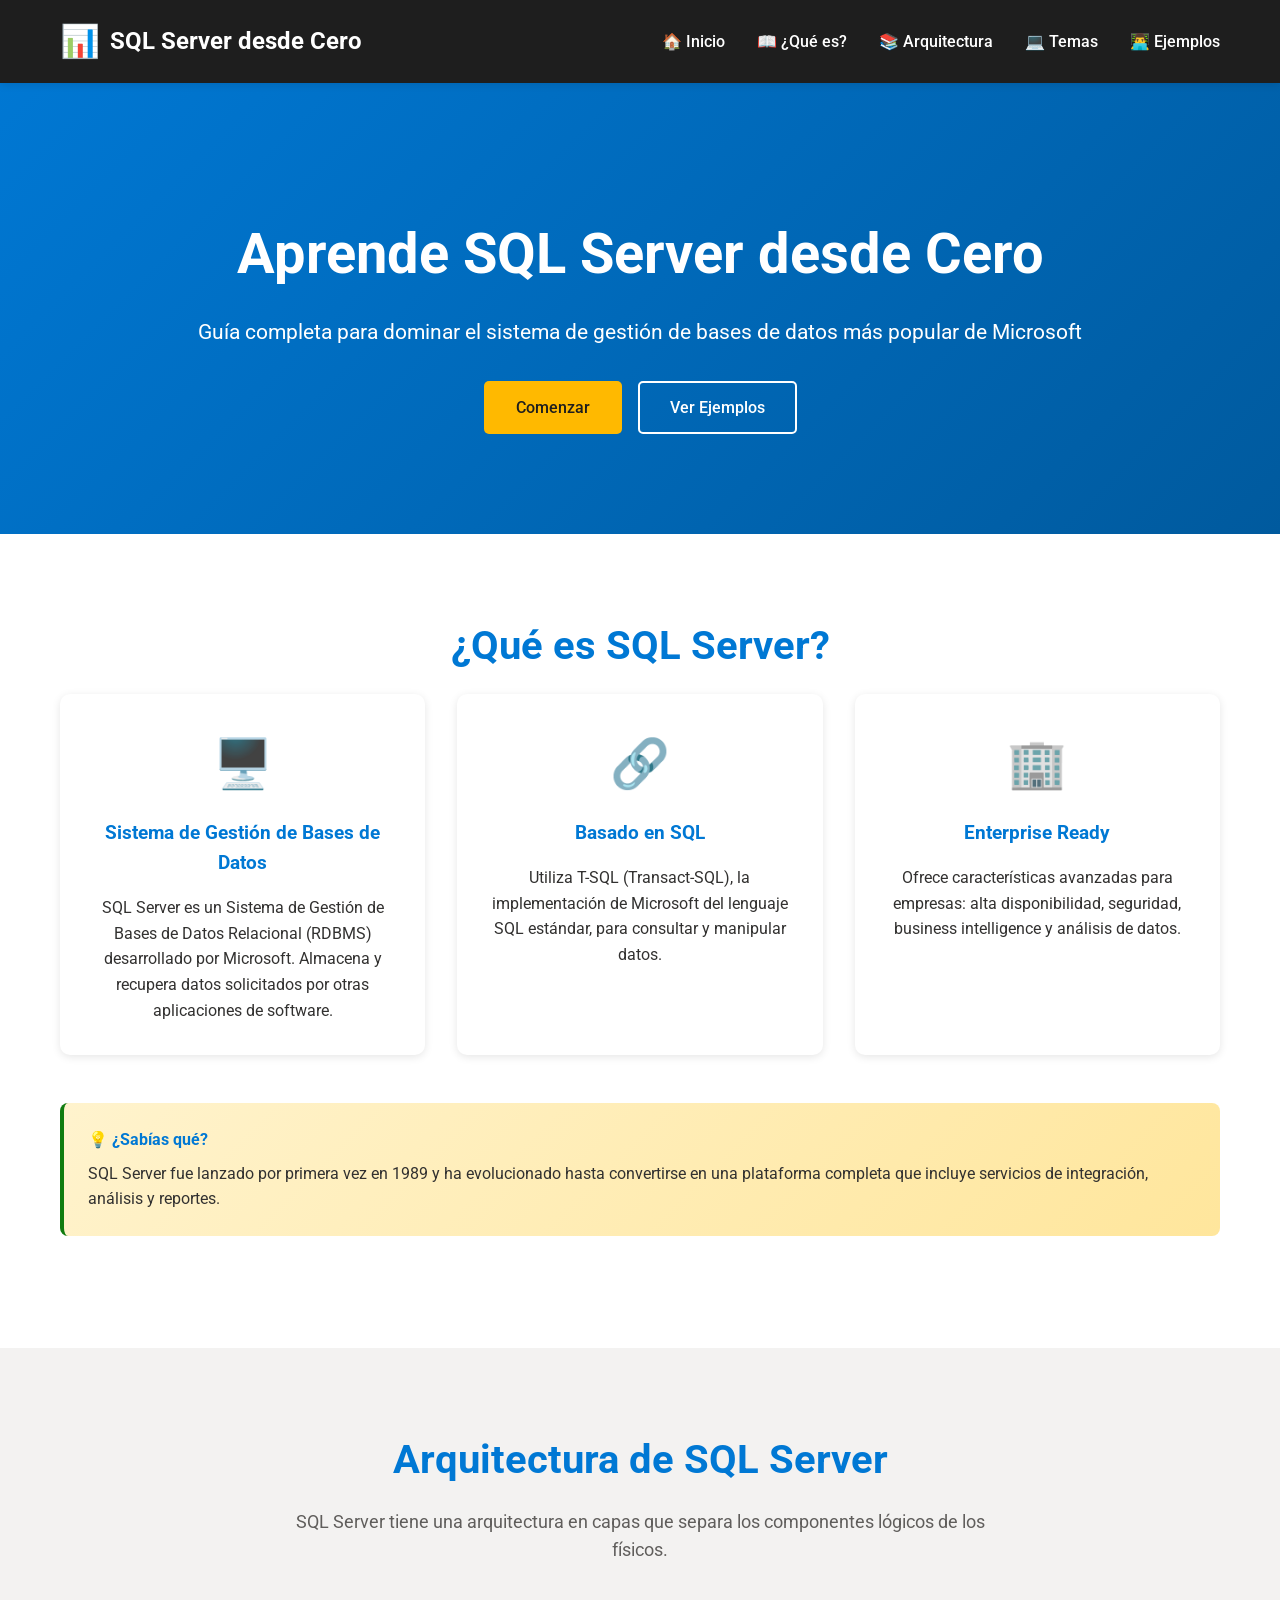
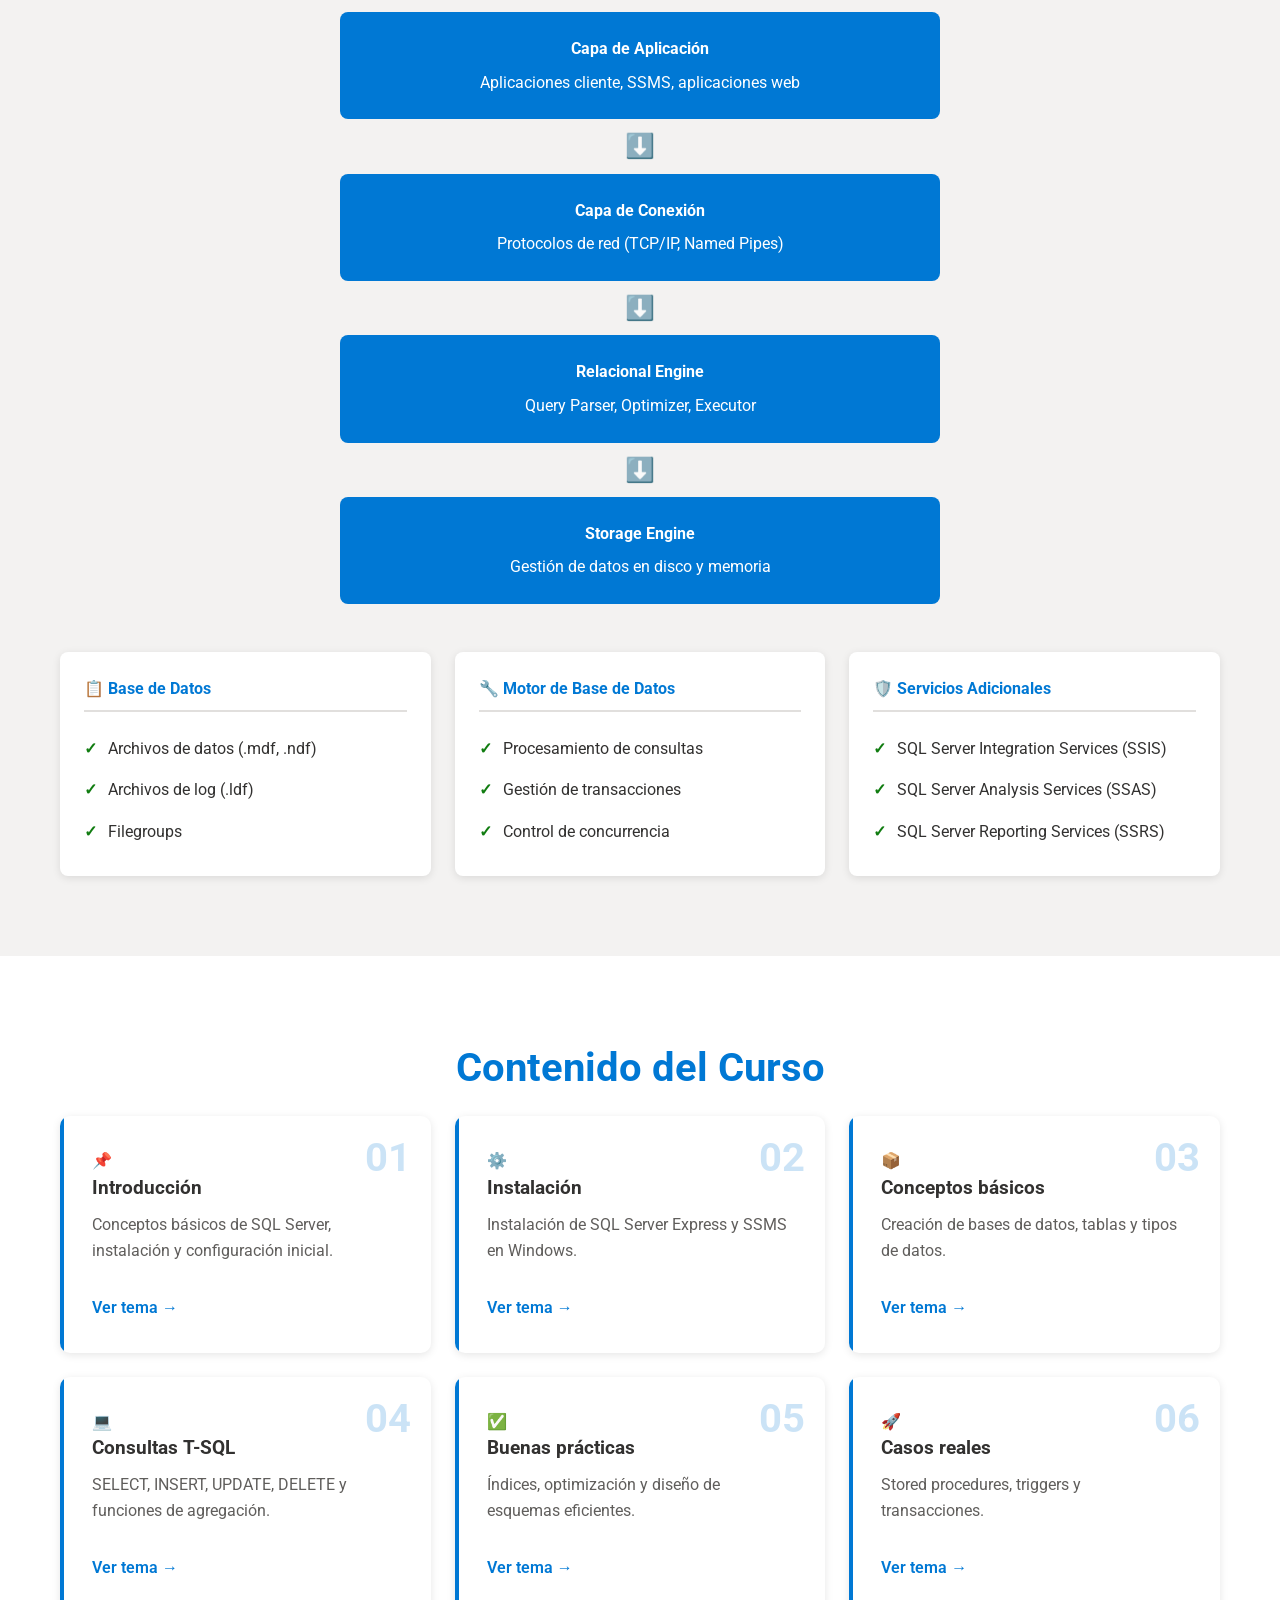
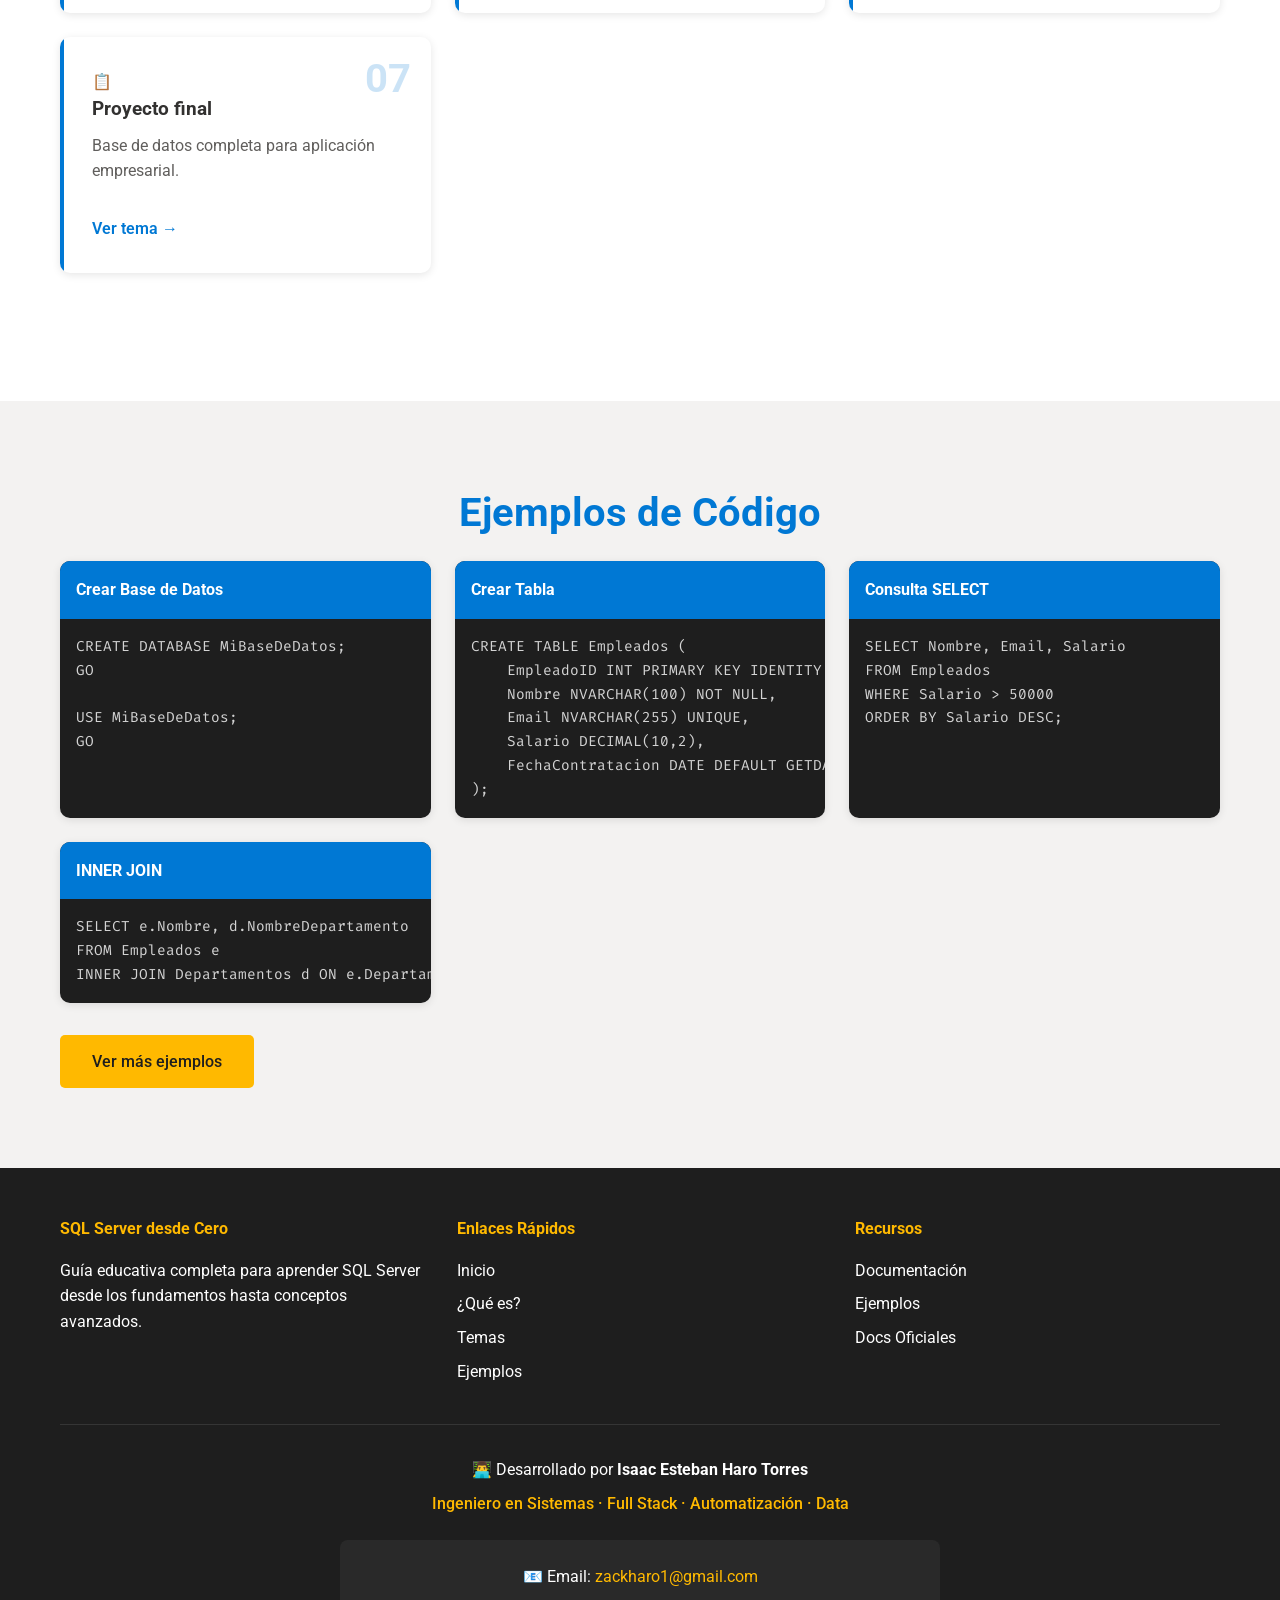
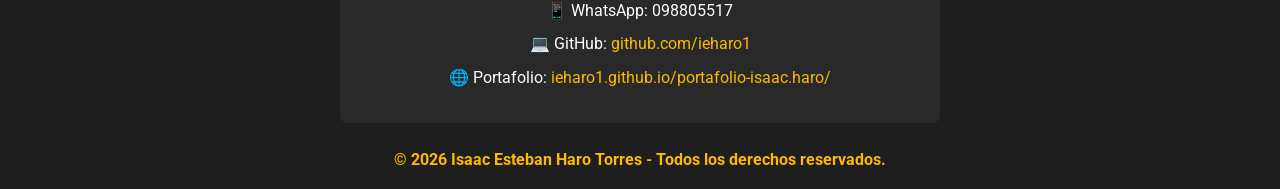
==== commit 416baa0d: "Update: Add nav icons and topic-card icons" ====
--- a/index.html
+++ b/index.html
@@ -17,11 +17,11 @@
                     <span class="logo-text">SQL Server desde Cero</span>
                 </div>
                 <ul class="nav-menu" id="navMenu">
-                    <li><a href="#inicio">Inicio</a></li>
-                    <li><a href="#que-es">¿Qué es?</a></li>
-                    <li><a href="#arquitectura">Arquitectura</a></li>
-                    <li><a href="#temas">Temas</a></li>
-                    <li><a href="#ejemplos">Ejemplos</a></li>
+                    <li><a href="#inicio">🏠 Inicio</a></li>
+                    <li><a href="#que-es">📖 ¿Qué es?</a></li>
+                    <li><a href="#arquitectura">📚 Arquitectura</a></li>
+                    <li><a href="#temas">💻 Temas</a></li>
+                    <li><a href="#ejemplos">👨‍💻 Ejemplos</a></li>
                 </ul>
                 <button class="nav-toggle" id="navToggle">
                     <span></span>
@@ -137,42 +137,49 @@
             <div class="topics-grid">
                 <div class="topic-card" data-topic="1">
                     <div class="topic-number">01</div>
+                    <div class="topic-icon">📌</div>
                     <h3>Introducción</h3>
                     <p>Conceptos básicos de SQL Server, instalación y configuración inicial.</p>
                     <a href="#tema1-1" class="topic-link">Ver tema →</a>
                 </div>
                 <div class="topic-card" data-topic="2">
                     <div class="topic-number">02</div>
+                    <div class="topic-icon">⚙️</div>
                     <h3>Instalación</h3>
                     <p>Instalación de SQL Server Express y SSMS en Windows.</p>
                     <a href="#tema1-2" class="topic-link">Ver tema →</a>
                 </div>
                 <div class="topic-card" data-topic="3">
                     <div class="topic-number">03</div>
+                    <div class="topic-icon">📦</div>
                     <h3>Conceptos básicos</h3>
                     <p>Creación de bases de datos, tablas y tipos de datos.</p>
                     <a href="#tema1-3" class="topic-link">Ver tema →</a>
                 </div>
                 <div class="topic-card" data-topic="4">
                     <div class="topic-number">04</div>
+                    <div class="topic-icon">💻</div>
                     <h3>Consultas T-SQL</h3>
                     <p>SELECT, INSERT, UPDATE, DELETE y funciones de agregación.</p>
                     <a href="#tema2-1" class="topic-link">Ver tema →</a>
                 </div>
                 <div class="topic-card" data-topic="5">
                     <div class="topic-number">05</div>
+                    <div class="topic-icon">✅</div>
                     <h3>Buenas prácticas</h3>
                     <p>Índices, optimización y diseño de esquemas eficientes.</p>
                     <a href="#tema2-2" class="topic-link">Ver tema →</a>
                 </div>
                 <div class="topic-card" data-topic="6">
                     <div class="topic-number">06</div>
+                    <div class="topic-icon">🚀</div>
                     <h3>Casos reales</h3>
                     <p>Stored procedures, triggers y transacciones.</p>
                     <a href="#tema3-1" class="topic-link">Ver tema →</a>
                 </div>
                 <div class="topic-card" data-topic="7">
                     <div class="topic-number">07</div>
+                    <div class="topic-icon">📋</div>
                     <h3>Proyecto final</h3>
                     <p>Base de datos completa para aplicación empresarial.</p>
                     <a href="#tema3-2" class="topic-link">Ver tema →</a>
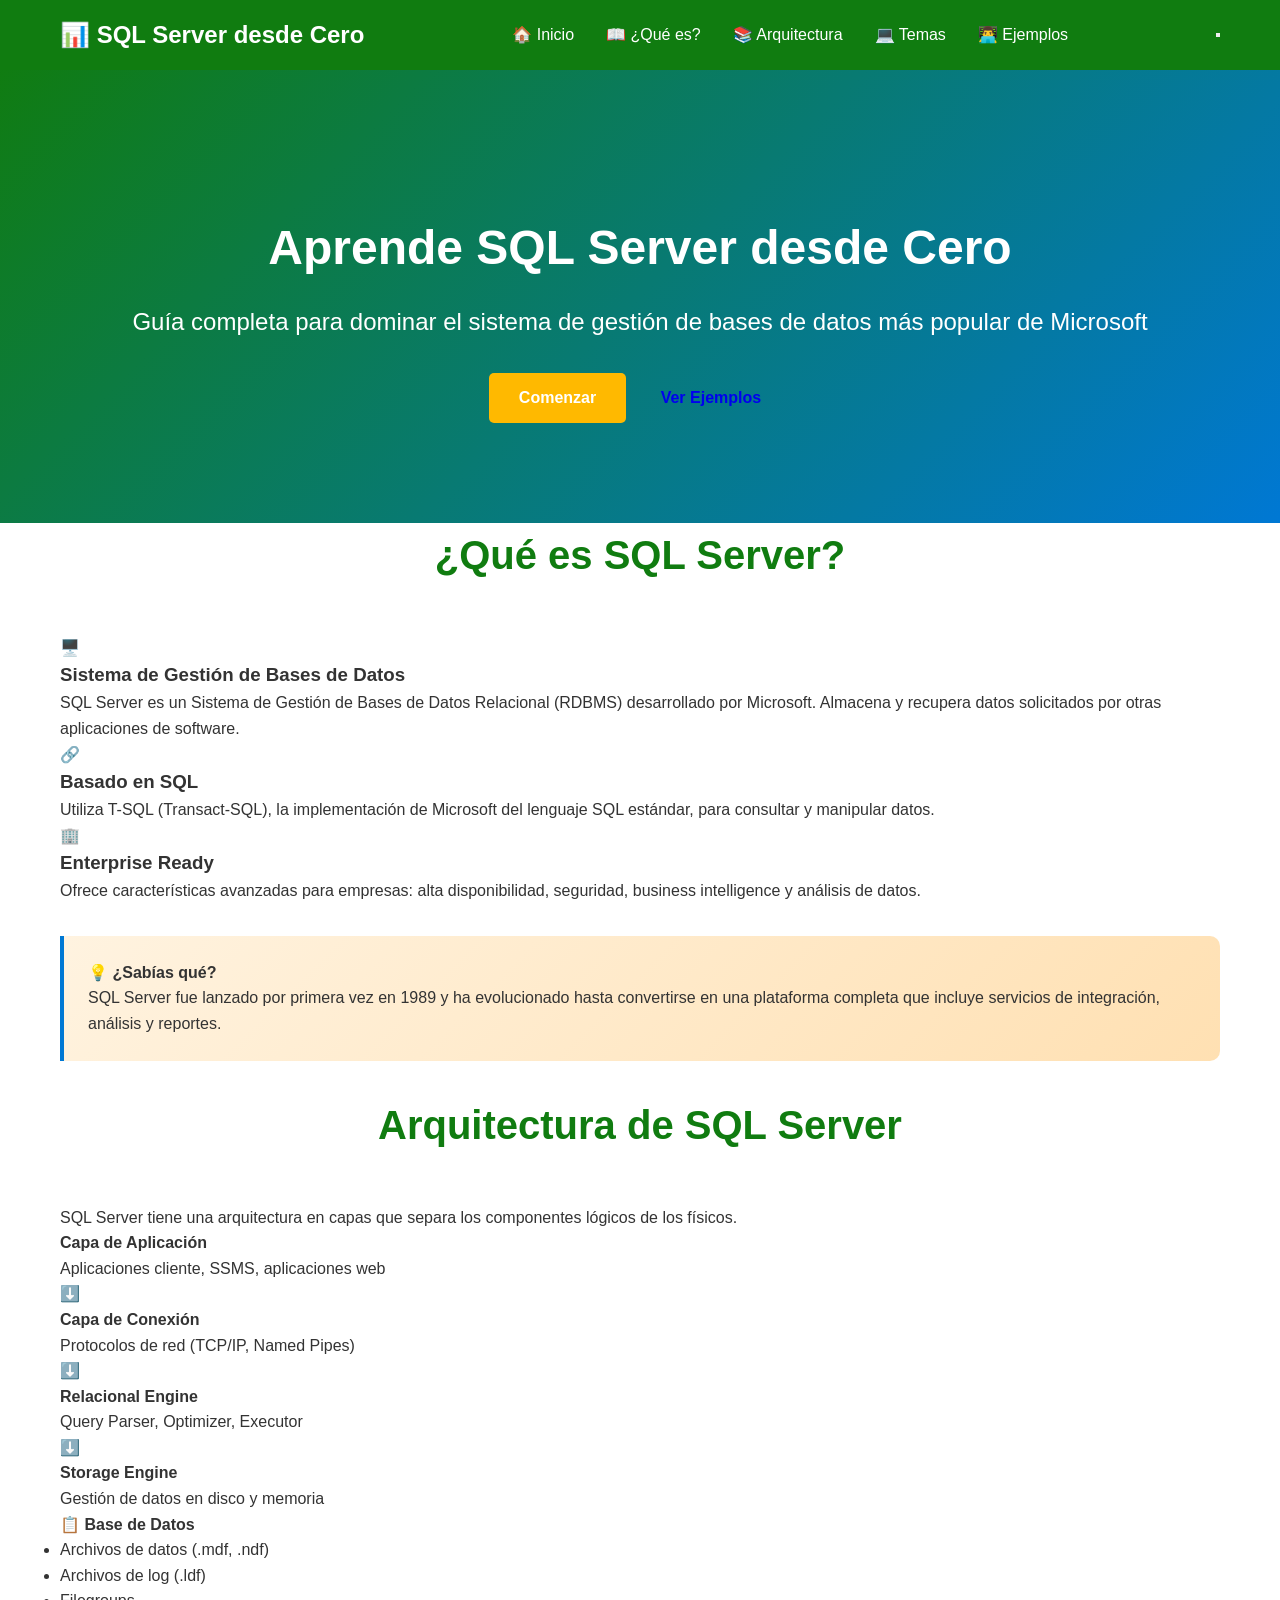
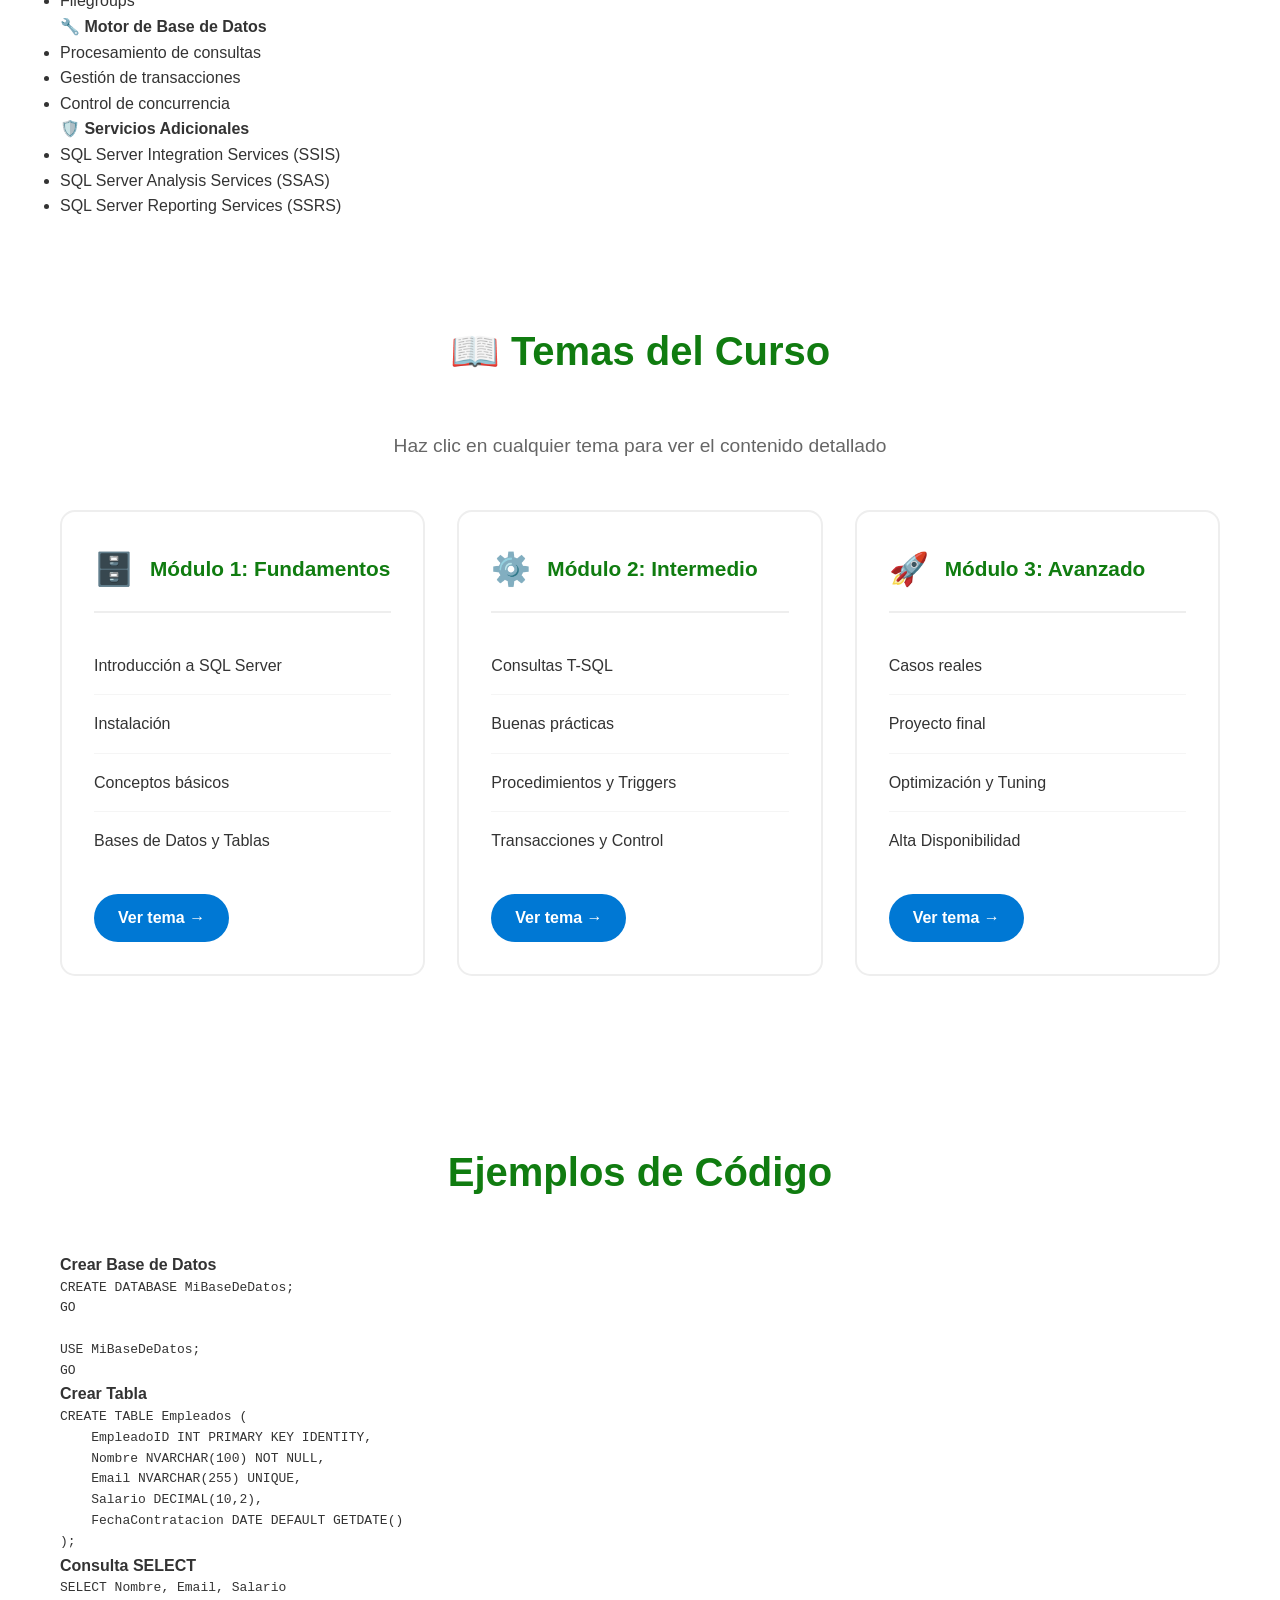
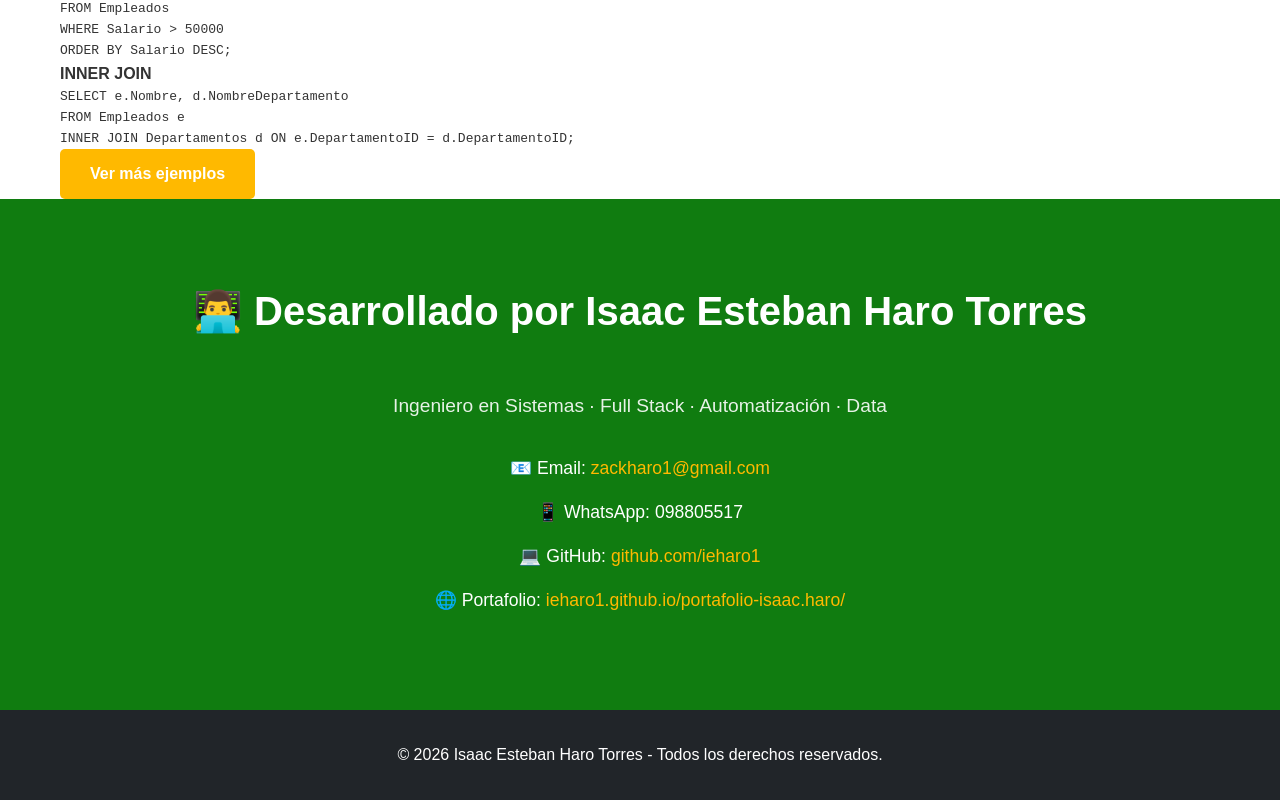
==== commit 71dab91f: "correccion" ====
--- a/index.html
+++ b/index.html
@@ -131,63 +131,57 @@
     </section>
 
     <!-- Temas -->
-    <section id="temas" class="section">
+    <section id="temas" class="topics">
         <div class="container">
-            <h2>Contenido del Curso</h2>
+            <h2>📖 Temas del Curso</h2>
+            <p class="topics-intro">Haz clic en cualquier tema para ver el contenido detallado</p>
+            
             <div class="topics-grid">
-                <div class="topic-card" data-topic="1">
-                    <div class="topic-number">01</div>
-                    <div class="topic-icon">📌</div>
-                    <h3>Introducción</h3>
-                    <p>Conceptos básicos de SQL Server, instalación y configuración inicial.</p>
-                    <a href="#tema1-1" class="topic-link">Ver tema →</a>
-                </div>
-                <div class="topic-card" data-topic="2">
-                    <div class="topic-number">02</div>
-                    <div class="topic-icon">⚙️</div>
-                    <h3>Instalación</h3>
-                    <p>Instalación de SQL Server Express y SSMS en Windows.</p>
-                    <a href="#tema1-2" class="topic-link">Ver tema →</a>
-                </div>
-                <div class="topic-card" data-topic="3">
-                    <div class="topic-number">03</div>
-                    <div class="topic-icon">📦</div>
-                    <h3>Conceptos básicos</h3>
-                    <p>Creación de bases de datos, tablas y tipos de datos.</p>
-                    <a href="#tema1-3" class="topic-link">Ver tema →</a>
-                </div>
-                <div class="topic-card" data-topic="4">
-                    <div class="topic-number">04</div>
-                    <div class="topic-icon">💻</div>
-                    <h3>Consultas T-SQL</h3>
-                    <p>SELECT, INSERT, UPDATE, DELETE y funciones de agregación.</p>
-                    <a href="#tema2-1" class="topic-link">Ver tema →</a>
-                </div>
-                <div class="topic-card" data-topic="5">
-                    <div class="topic-number">05</div>
-                    <div class="topic-icon">✅</div>
-                    <h3>Buenas prácticas</h3>
-                    <p>Índices, optimización y diseño de esquemas eficientes.</p>
-                    <a href="#tema2-2" class="topic-link">Ver tema →</a>
-                </div>
-                <div class="topic-card" data-topic="6">
-                    <div class="topic-number">06</div>
-                    <div class="topic-icon">🚀</div>
-                    <h3>Casos reales</h3>
-                    <p>Stored procedures, triggers y transacciones.</p>
-                    <a href="#tema3-1" class="topic-link">Ver tema →</a>
-                </div>
-                <div class="topic-card" data-topic="7">
-                    <div class="topic-number">07</div>
-                    <div class="topic-icon">📋</div>
-                    <h3>Proyecto final</h3>
-                    <p>Base de datos completa para aplicación empresarial.</p>
-                    <a href="#tema3-2" class="topic-link">Ver tema →</a>
+                <div class="topic-card">
+                    <div class="topic-header">
+                        <span class="topic-icon">🗄️</span>
+                        <h3>Módulo 1: Fundamentos</h3>
+                    </div>
+                    <ul class="topic-list">
+                        <li><a href="#tema1-1">Introducción a SQL Server</a></li>
+                        <li><a href="#tema1-2">Instalación</a></li>
+                        <li><a href="#tema1-3">Conceptos básicos</a></li>
+                        <li><a href="#tema1-4">Bases de Datos y Tablas</a></li>
+                    </ul>
+                    <a href="#tema1-1" class="btn-topic">Ver tema →</a>
+                </div>
+
+                <div class="topic-card">
+                    <div class="topic-header">
+                        <span class="topic-icon">⚙️</span>
+                        <h3>Módulo 2: Intermedio</h3>
+                    </div>
+                    <ul class="topic-list">
+                        <li><a href="#tema2-1">Consultas T-SQL</a></li>
+                        <li><a href="#tema2-2">Buenas prácticas</a></li>
+                        <li><a href="#tema2-3">Procedimientos y Triggers</a></li>
+                        <li><a href="#tema2-4">Transacciones y Control</a></li>
+                    </ul>
+                    <a href="#tema2-1" class="btn-topic">Ver tema →</a>
+                </div>
+
+                <div class="topic-card">
+                    <div class="topic-header">
+                        <span class="topic-icon">🚀</span>
+                        <h3>Módulo 3: Avanzado</h3>
+                    </div>
+                    <ul class="topic-list">
+                        <li><a href="#tema3-1">Casos reales</a></li>
+                        <li><a href="#tema3-2">Proyecto final</a></li>
+                        <li><a href="#tema3-3">Optimización y Tuning</a></li>
+                        <li><a href="#tema3-4">Alta Disponibilidad</a></li>
+                    </ul>
+                    <a href="#tema3-1" class="btn-topic">Ver tema →</a>
                 </div>
             </div>
 
             <!-- Contenido Detallado de Temas -->
-            <div class="topic-content-container">
+            <div class="topic-content">
                 <div class="content-detail" id="tema1-1">
                     <h3>📊 Introducción a SQL Server</h3>
                     <div class="content-body">
@@ -357,6 +351,204 @@
                     </div>
                     <a href="#temas" class="btn btn-back">← Volver a temas</a>
                 </div>
+                <div class="content-detail" id="tema1-4">
+                    <h3>💾 Backup, Restore y SQL Server Management Studio</h3>
+                    <div class="content-body">
+                        <h4>Backup con T-SQL:</h4>
+                        <pre><code>-- Backup completo
+BACKUP DATABASE MiEmpresa
+TO DISK = 'C:\Backups\MiEmpresa_Full.bak'
+WITH COMPRESSION, CHECKSUM;
+
+-- Backup de transaction log
+BACKUP LOG MiEmpresa
+TO DISK = 'C:\Backups\MiEmpresa_Log.bak';</code></pre>
+                        <h4>Restore:</h4>
+                        <pre><code>-- Restore completo
+RESTORE DATABASE MiEmpresa
+FROM DISK = 'C:\Backups\MiEmpresa_Full.bak'
+WITH REPLACE;
+
+-- Restore con move
+RESTORE DATABASE MiEmpresa
+FROM DISK = 'C:\Backups\MiEmpresa_Full.bak'
+WITH MOVE 'MiEmpresa_Data' TO 'D:\Data\MiEmpresa.mdf',
+     MOVE 'MiEmpresa_Log' TO 'E:\Logs\MiEmpresa_log.ldf';</code></pre>
+                        <h4>SSMS (SQL Server Management Studio):</h4>
+                        <ul>
+                            <li>Diseño visual de bases de datos</li>
+                            <li>Editor de queries con IntelliSense</li>
+                            <li>Plan de ejecución visual</li>
+                            <li>Gestión de jobs del SQL Agent</li>
+                            <li>Import/Export de datos</li>
+                        </ul>
+                    </div>
+                    <a href="#temas" class="btn btn-back">← Volver a temas</a>
+                </div>
+
+                <div class="content-detail" id="tema2-3">
+                    <h3>🔐 Transacciones y Control de Concurrencia</h3>
+                    <div class="content-body">
+                        <h4>Transacciones:</h4>
+                        <pre><code>BEGIN TRANSACTION;
+
+UPDATE Cuenta SET Saldo = Saldo - 1000 WHERE Id = 1;
+UPDATE Cuenta SET Saldo = Saldo + 1000 WHERE Id = 2;
+
+-- Verificar
+SELECT * FROM Cuenta WHERE Id IN (1, 2);
+
+-- Confirmar o revertir
+COMMIT TRANSACTION;
+-- o ROLLBACK TRANSACTION;</code></pre>
+                        <h4>TRY...CATCH:</h4>
+                        <pre><code>BEGIN TRY
+    BEGIN TRANSACTION;
+    
+    UPDATE Inventario SET Cantidad = Cantidad - 5 WHERE ProductoId = 101;
+    INSERT INTO Pedidos (ProductoId, Cantidad) VALUES (101, 5);
+    
+    COMMIT TRANSACTION;
+END TRY
+BEGIN CATCH
+    ROLLBACK TRANSACTION;
+    PRINT 'Error: ' + ERROR_MESSAGE();
+END CATCH;</code></pre>
+                        <h4>Isolation Levels:</h4>
+                        <pre><code>-- Ver nivel actual
+DBCC USEROPTIONS;
+
+-- Cambiar nivel
+SET TRANSACTION ISOLATION LEVEL SERIALIZABLE;
+
+-- Niveles: READ UNCOMMITTED, READ COMMITTED, REPEATABLE READ, SNAPSHOT, SERIALIZABLE</code></pre>
+                        <h4>Locking Hints:</h4>
+                        <pre><code>SELECT * FROM Empleados WITH (NOLOCK);
+SELECT * FROM Inventario WITH (TABLOCK);</code></pre>
+                    </div>
+                    <a href="#temas" class="btn btn-back">← Volver a temas</a>
+                </div>
+
+                <div class="content-detail" id="tema2-4">
+                    <h3>📊 Subconsultas y CTEs</h3>
+                    <div class="content-body">
+                        <h4>Subconsultas:</h4>
+                        <pre><code>-- Escalar
+SELECT Nombre, Salario,
+    (SELECT AVG(Salario) FROM Empleados) AS Promedio
+FROM Empleados;
+
+-- En WHERE
+SELECT Nombre FROM Empleados
+WHERE Salario > (SELECT AVG(Salario) FROM Empleados);</code></pre>
+                        <h4>CTE (Common Table Expression):</h4>
+                        <pre><code>;WITH DeptStats AS (
+    SELECT DepartamentoID, AVG(Salario) AS Promedio
+    FROM Empleados
+    GROUP BY DepartamentoID
+)
+SELECT e.Nombre, e.Salario, d.Promedio
+FROM Empleados e
+JOIN DeptStats d ON e.DepartamentoID = d.DepartamentoID
+WHERE e.Salario > d.Promedio;</code></pre>
+                        <h4>CTE Recursivo:</h4>
+                        <pre><code>;WITH Organigrama AS (
+    SELECT Id, Nombre, ManagerId, 1 AS Nivel
+    FROM Empleados WHERE ManagerId IS NULL
+    
+    UNION ALL
+    
+    SELECT e.Id, e.Nombre, e.ManagerId, o.Nivel + 1
+    FROM Empleados e
+    JOIN Organigrama o ON e.ManagerId = o.Id
+)
+SELECT * FROM Organigrama ORDER BY Nivel;</code></pre>
+                        <h4>UNION y UNION ALL:</h4>
+                        <pre><code>SELECT Nombre FROM Empleados2023
+UNION
+SELECT Nombre FROM Empleados2024;</code></pre>
+                    </div>
+                    <a href="#temas" class="btn btn-back">← Volver a temas</a>
+                </div>
+
+                <div class="content-detail" id="tema3-3">
+                    <h3>🧩 Functions y Functions Avanzadas</h3>
+                    <div class="content-body">
+                        <h4>Scalar Functions:</h4>
+                        <pre><code>CREATE FUNCTION dbo.CalcularIVA(@Precio DECIMAL(10,2))
+RETURNS DECIMAL(10,2)
+AS
+BEGIN
+    RETURN @Precio * 0.16;
+END;
+
+-- Uso
+SELECT Nombre, Precio, dbo.CalcularIVA(Precio) AS IVA FROM Productos;</code></pre>
+                        <h4>Table-Valued Functions:</h4>
+                        <pre><code>CREATE FUNCTION dbo.ObtenerEmpleadosDept(@DeptID INT)
+RETURNS TABLE
+AS
+RETURN
+(
+    SELECT * FROM Empleados WHERE DepartamentoID = @DeptID
+);
+
+-- Uso
+SELECT * FROM dbo.ObtenerEmpleadosDept(5);</code></pre>
+                        <h4>Functions del Sistema:</h4>
+                        <pre><code>GETDATE()          -- Fecha actual
+DATEADD(day, 5, GETDATE())  -- Agregar días
+DATEDIFF(day, fecha1, fecha2)  -- Diferencia en días
+STRING_AGG(nombre, ', ')  -- Concatenar
+IIF(condicion, valor1, valor2)  -- Condicional</code></pre>
+                    </div>
+                    <a href="#temas" class="btn btn-back">← Volver a temas</a>
+                </div>
+
+                <div class="content-detail" id="tema3-4">
+                    <h3>🚀 SQL Server Agent y Automatización</h3>
+                    <div class="content-body">
+                        <h4>Jobs:</h4>
+                        <pre><code>-- Crear job
+EXEC msdb.dbo.sp_add_job
+    @job_name = 'BackupDiario',
+    @description = 'Backup diario de la base';
+
+-- Agregar step
+EXEC msdb.dbo.sp_add_jobstep
+    @job_name = 'BackupDiario',
+    @step_name = 'Ejecutar Backup',
+    @command = 'BACKUP DATABASE MiEmpresa TO DISK = ''...'';';
+
+-- Schedule
+EXEC msdb.dbo.sp_add_jobschedule
+    @job_name = 'BackupDiario',
+    @name = 'DiarioAMedianoche',
+    @freq_type = 4,
+    @freq_interval = 1,
+    @active_start_time = 0;</code></pre>
+                        <h4>Alerts:</h4>
+                        <pre><code>-- Crear alert para errores
+EXEC msdb.dbo.sp_add_alert
+    @name = 'ErrorAlert',
+    @message_id = 50001,
+    @severity = 16,
+    @enabled = 1;</code></pre>
+                        <h4>Database Mail:</h4>
+                        <pre><code>-- Configurar email
+EXEC sp_configure 'show advanced', 1;
+RECONFIGURE;
+EXEC sp_MSsetalertinfo;
+
+-- Enviar email desde procedure
+EXEC msdb.dbo.sp_send_dbmail
+    @profile_name = 'AdminProfile',
+    @recipients = 'admin@empresa.com',
+    @subject = 'Reporte Diario',
+    @body = 'El backup se completó exitosamente.';</code></pre>
+                    </div>
+                    <a href="#temas" class="btn btn-back">← Volver a temas</a>
+                </div>
             </div>
         </div>
     </section>
@@ -404,43 +596,23 @@
         </div>
     </section>
 
-    <!-- Footer -->
-    <footer class="footer">
-        <div class="container">
-            <div class="footer-content">
-                <div class="footer-section">
-                    <h4>SQL Server desde Cero</h4>
-                    <p>Guía educativa completa para aprender SQL Server desde los fundamentos hasta conceptos avanzados.</p>
-                </div>
-                <div class="footer-section">
-                    <h4>Enlaces Rápidos</h4>
-                    <ul>
-                        <li><a href="#inicio">Inicio</a></li>
-                        <li><a href="#que-es">¿Qué es?</a></li>
-                        <li><a href="#temas">Temas</a></li>
-                        <li><a href="#ejemplos">Ejemplos</a></li>
-                    </ul>
-                </div>
-                <div class="footer-section">
-                    <h4>Recursos</h4>
-                    <ul>
-                        <li><a href="docs/">Documentación</a></li>
-                        <li><a href="examples/">Ejemplos</a></li>
-                        <li><a href="https://docs.microsoft.com/sql/" target="_blank">Docs Oficiales</a></li>
-                    </ul>
-                </div>
-            </div>
-            <div class="footer-bottom">
-                <p>👨‍💻 Desarrollado por <strong>Isaac Esteban Haro Torres</strong></p>
-                <p class="developer-info">Ingeniero en Sistemas · Full Stack · Automatización · Data</p>
-                <div class="developer-contact">
+        <section id="contacto" class="contact">
+            <div class="container">
+                <h2>👨‍💻 Desarrollado por Isaac Esteban Haro Torres</h2>
+                <p class="contact-title">Ingeniero en Sistemas · Full Stack · Automatización · Data</p>
+                <div class="contact-info">
                     <p>📧 Email: <a href="mailto:zackharo1@gmail.com">zackharo1@gmail.com</a></p>
                     <p>📱 WhatsApp: 098805517</p>
                     <p>💻 GitHub: <a href="https://github.com/ieharo1" target="_blank">github.com/ieharo1</a></p>
                     <p>🌐 Portafolio: <a href="https://ieharo1.github.io/portafolio-isaac.haro/" target="_blank">ieharo1.github.io/portafolio-isaac.haro/</a></p>
                 </div>
-                <p class="copyright">&copy; 2026 Isaac Esteban Haro Torres - Todos los derechos reservados.</p>
-            </div>
+            </div>
+        </section>
+    </main>
+
+    <footer class="footer">
+        <div class="container">
+            <p>&copy; 2026 Isaac Esteban Haro Torres - Todos los derechos reservados.</p>
         </div>
     </footer>
 
--- a/css/styles.css
+++ b/css/styles.css
@@ -1,43 +1,27 @@
-/* ============================================
-   SQL Server desde Cero - Estilos Principales
-   ============================================ */
-
-/* Variables CSS */
-:root {
-    --primary-color: #0078d4;
-    --primary-dark: #005a9e;
-    --secondary-color: #107c10;
-    --accent-color: #ffb900;
-    --dark-bg: #1e1e1e;
-    --light-bg: #f3f2f1;
-    --text-color: #323130;
-    --text-light: #605e5c;
-    --white: #ffffff;
-    --border-color: #e1dfdd;
-    --shadow: 0 2px 8px rgba(0, 0, 0, 0.1);
-    --shadow-lg: 0 8px 32px rgba(0, 0, 0, 0.15);
-    --transition: all 0.3s ease;
-}
-
-/* Reset y Base */
+/* Reset y estilos base */
 * {
     margin: 0;
     padding: 0;
     box-sizing: border-box;
 }
 
-html {
-    scroll-behavior: smooth;
+:root {
+    --primary-color: #0078d4;
+    --secondary-color: #107c10;
+    --accent-color: #ffb900;
+    --text-color: #333;
+    --bg-light: #f8f9fa;
+    --bg-dark: #212529;
+    --white: #ffffff;
+    --transition: all 0.3s ease;
 }
 
 body {
-    font-family: 'Roboto', -apple-system, BlinkMacSystemFont, sans-serif;
+    font-family: 'Segoe UI', Tahoma, Geneva, Verdana, sans-serif;
     line-height: 1.6;
     color: var(--text-color);
-    background-color: var(--white);
-}
-
-/* Contenedor */
+}
+
 .container {
     max-width: 1200px;
     margin: 0 auto;
@@ -46,13 +30,11 @@
 
 /* Header y Navegación */
 .header {
-    background: var(--dark-bg);
+    background: var(--secondary-color);
     position: fixed;
+    width: 100%;
     top: 0;
-    left: 0;
-    right: 0;
     z-index: 1000;
-    box-shadow: var(--shadow);
 }
 
 .navbar {
@@ -66,16 +48,10 @@
 }
 
 .logo {
-    display: flex;
-    align-items: center;
-    gap: 10px;
     font-size: 1.5rem;
-    font-weight: 700;
-    color: var(--white);
-}
-
-.logo-icon {
-    font-size: 2rem;
+    font-weight: bold;
+    color: var(--white);
+    text-decoration: none;
 }
 
 .nav-menu {
@@ -87,51 +63,16 @@
 .nav-menu a {
     color: var(--white);
     text-decoration: none;
-    font-weight: 500;
-    transition: var(--transition);
-    padding: 0.5rem 0;
-    position: relative;
+    transition: var(--transition);
 }
 
 .nav-menu a:hover {
-    color: var(--accent-color);
-}
-
-.nav-menu a::after {
-    content: '';
-    position: absolute;
-    bottom: 0;
-    left: 0;
-    width: 0;
-    height: 2px;
-    background: var(--accent-color);
-    transition: var(--transition);
-}
-
-.nav-menu a:hover::after {
-    width: 100%;
-}
-
-.nav-toggle {
-    display: none;
-    flex-direction: column;
-    gap: 5px;
-    background: none;
-    border: none;
-    cursor: pointer;
-    padding: 5px;
-}
-
-.nav-toggle span {
-    width: 25px;
-    height: 3px;
-    background: var(--white);
-    transition: var(--transition);
+    color: var(--primary-color);
 }
 
 /* Hero Section */
 .hero {
-    background: linear-gradient(135deg, var(--primary-color) 0%, var(--primary-dark) 100%);
+    background: linear-gradient(135deg, var(--secondary-color) 0%, var(--primary-color) 100%);
     color: var(--white);
     padding: 150px 0 100px;
     text-align: center;
@@ -139,24 +80,24 @@
 }
 
 .hero h1 {
-    font-size: 3.5rem;
-    font-weight: 700;
+    font-size: 3rem;
     margin-bottom: 1rem;
-    animation: fadeInUp 0.8s ease;
 }
 
 .hero-subtitle {
-    font-size: 1.3rem;
-    opacity: 0.9;
+    font-size: 1.5rem;
     margin-bottom: 2rem;
-    animation: fadeInUp 0.8s ease 0.2s both;
-}
-
-.hero-buttons {
-    display: flex;
-    gap: 1rem;
-    justify-content: center;
-    animation: fadeInUp 0.8s ease 0.4s both;
+}
+
+.hero-quote {
+    font-style: italic;
+    font-size: 1.2rem;
+    max-width: 800px;
+    margin: 0 auto 2rem;
+    padding: 1.5rem;
+    background: rgba(255, 255, 255, 0.1);
+    border-radius: 10px;
+    border-left: 4px solid var(--accent-color);
 }
 
 /* Botones */
@@ -165,545 +106,394 @@
     padding: 12px 30px;
     border-radius: 5px;
     text-decoration: none;
-    font-weight: 500;
-    transition: var(--transition);
-    border: 2px solid transparent;
+    font-weight: bold;
+    transition: var(--transition);
+    cursor: pointer;
+    border: none;
 }
 
 .btn-primary {
     background: var(--accent-color);
-    color: var(--dark-bg);
+    color: var(--white);
 }
 
 .btn-primary:hover {
-    background: #e6a700;
+    background: #4a25b8;
     transform: translateY(-2px);
-    box-shadow: var(--shadow-lg);
-}
-
-.btn-secondary {
-    background: transparent;
-    color: var(--white);
-    border-color: var(--white);
-}
-
-.btn-secondary:hover {
-    background: var(--white);
-    color: var(--primary-color);
-}
-
-/* Secciones */
-.section {
+}
+
+/* Secciones de Contenido */
+.content, .examples, .resources, .contact {
     padding: 80px 0;
 }
 
-.section-alt {
-    background: var(--light-bg);
-}
-
-.section h2 {
+.content {
+    background: var(--bg-light);
+}
+
+.examples {
+    background: var(--white);
+}
+
+.resources {
+    background: var(--bg-light);
+}
+
+.contact {
+    background: var(--secondary-color);
+    color: var(--white);
+}
+
+/* Títulos de Sección */
+h2 {
     font-size: 2.5rem;
     text-align: center;
-    margin-bottom: 1rem;
-    color: var(--primary-color);
-}
-
-.section-intro {
-    text-align: center;
-    font-size: 1.1rem;
-    color: var(--text-light);
-    max-width: 700px;
-    margin: 0 auto 3rem;
-}
-
-/* Content Grid */
-.content-grid {
+    margin-bottom: 3rem;
+    color: var(--secondary-color);
+}
+
+.resources h2, .contact h2 {
+    color: var(--white);
+}
+
+/* Módulos */
+.modules {
     display: grid;
     grid-template-columns: repeat(auto-fit, minmax(300px, 1fr));
     gap: 2rem;
-    margin-bottom: 3rem;
-}
-
-.content-card {
+}
+
+.module {
     background: var(--white);
     padding: 2rem;
     border-radius: 10px;
-    box-shadow: var(--shadow);
-    transition: var(--transition);
-    text-align: center;
-}
-
-.content-card:hover {
+    box-shadow: 0 5px 15px rgba(0, 0, 0, 0.1);
+    transition: var(--transition);
+}
+
+.module:hover {
     transform: translateY(-5px);
-    box-shadow: var(--shadow-lg);
-}
-
-.card-icon {
-    font-size: 3rem;
+    box-shadow: 0 10px 30px rgba(0, 0, 0, 0.15);
+}
+
+.module h3 {
+    color: var(--primary-color);
     margin-bottom: 1rem;
-}
-
-.content-card h3 {
-    color: var(--primary-color);
-    margin-bottom: 1rem;
-}
-
-/* Info Box */
-.info-box {
-    background: linear-gradient(135deg, #e8f4fd 0%, #fff8e6 100%);
-    border-left: 4px solid var(--primary-color);
-    padding: 1.5rem;
-    border-radius: 5px;
-    margin-top: 2rem;
-}
-
-.info-box h4 {
-    color: var(--primary-color);
-    margin-bottom: 0.5rem;
-}
-
-/* Arquitectura Diagram */
-.architecture-diagram {
-    max-width: 600px;
-    margin: 0 auto 3rem;
-    display: flex;
-    flex-direction: column;
-    align-items: center;
-    gap: 0.5rem;
-}
-
-.arch-layer {
-    background: var(--primary-color);
-    color: var(--white);
-    padding: 1.5rem 2rem;
-    border-radius: 8px;
-    text-align: center;
-    width: 100%;
-    transition: var(--transition);
-}
-
-.arch-layer:hover {
-    background: var(--primary-dark);
-    transform: scale(1.02);
-}
-
-.arch-layer h4 {
-    margin-bottom: 0.5rem;
-}
-
-.arch-arrow {
     font-size: 1.5rem;
 }
 
-/* Components Grid */
-.components-grid {
-    display: grid;
-    grid-template-columns: repeat(auto-fit, minmax(250px, 1fr));
-    gap: 1.5rem;
-}
-
-.component-card {
-    background: var(--white);
-    padding: 1.5rem;
-    border-radius: 8px;
-    box-shadow: var(--shadow);
-}
-
-.component-card h4 {
-    color: var(--primary-color);
-    margin-bottom: 1rem;
-    padding-bottom: 0.5rem;
-    border-bottom: 2px solid var(--border-color);
-}
-
-.component-card ul {
+.module ul {
     list-style: none;
     padding-left: 0;
 }
 
-.component-card li {
+.module ul li {
     padding: 0.5rem 0;
     padding-left: 1.5rem;
     position: relative;
 }
 
-.component-card li::before {
-    content: '✓';
+.module ul li::before {
+    content: "✓";
+    color: var(--accent-color);
     position: absolute;
     left: 0;
-    color: var(--secondary-color);
     font-weight: bold;
 }
 
-/* Topics Grid */
+.btn-module {
+    display: inline-block;
+    margin-top: 1rem;
+    padding: 0.5rem 1rem;
+    color: var(--primary-color);
+    text-decoration: none;
+    font-weight: 600;
+    transition: var(--transition);
+}
+
+.btn-module:hover {
+    color: var(--accent-color);
+    transform: translateX(5px);
+}
+
+.topics {
+    padding: 100px 0;
+    background: var(--white);
+}
+
+.topics-intro {
+    text-align: center;
+    font-size: 1.2rem;
+    color: #666;
+    margin-bottom: 3rem;
+}
+
 .topics-grid {
     display: grid;
-    grid-template-columns: repeat(auto-fit, minmax(280px, 1fr));
-    gap: 1.5rem;
+    grid-template-columns: repeat(auto-fit, minmax(300px, 1fr));
+    gap: 2rem;
+    margin-bottom: 4rem;
 }
 
 .topic-card {
     background: var(--white);
+    border: 2px solid #eee;
+    border-radius: 15px;
     padding: 2rem;
-    border-radius: 10px;
-    box-shadow: var(--shadow);
-    transition: var(--transition);
-    position: relative;
-    overflow: hidden;
-}
-
-.topic-card::before {
-    content: '';
-    position: absolute;
-    top: 0;
-    left: 0;
-    width: 4px;
-    height: 100%;
+    transition: var(--transition);
+}
+
+.topic-card:hover {
+    border-color: var(--primary-color);
+    box-shadow: 0 10px 40px rgba(248, 152, 32, 0.15);
+    transform: translateY(-5px);
+}
+
+.topic-header {
+    display: flex;
+    align-items: center;
+    gap: 1rem;
+    margin-bottom: 1.5rem;
+    padding-bottom: 1rem;
+    border-bottom: 2px solid #eee;
+}
+
+.topic-icon { font-size: 2rem; }
+.topic-header h3 { color: var(--secondary-color); font-size: 1.3rem; }
+
+.topic-list { list-style: none; margin-bottom: 1.5rem; }
+.topic-list li { padding: 0.7rem 0; border-bottom: 1px solid #f5f5f5; }
+.topic-list li:last-child { border-bottom: none; }
+.topic-list a {
+    color: var(--text-color);
+    text-decoration: none;
+    transition: var(--transition);
+    display: block;
+    padding: 0.3rem 0;
+}
+.topic-list a:hover {
+    color: var(--primary-color);
+    padding-left: 5px;
+}
+
+.btn-topic {
+    display: inline-block;
+    padding: 0.7rem 1.5rem;
     background: var(--primary-color);
-}
-
-.topic-card:hover {
-    transform: translateY(-5px);
-    box-shadow: var(--shadow-lg);
-}
-
-.topic-number {
-    font-size: 2.5rem;
-    font-weight: 700;
-    color: var(--primary-color);
-    opacity: 0.2;
-    position: absolute;
-    top: 10px;
-    right: 20px;
-}
-
-.topic-card h3 {
-    color: var(--text-color);
-    margin-bottom: 0.5rem;
-}
-
-.topic-card p {
-    color: var(--text-light);
-    margin-bottom: 1rem;
-}
-
-.topic-link {
-    color: var(--primary-color);
-    text-decoration: none;
-    font-weight: 500;
-    transition: var(--transition);
-}
-
-.topic-link:hover {
-    color: var(--primary-dark);
-}
-
-/* Examples */
-.examples-container {
-    display: grid;
-    grid-template-columns: repeat(auto-fit, minmax(300px, 1fr));
-    gap: 1.5rem;
-    margin-bottom: 2rem;
-}
-
-.example-card {
-    background: var(--dark-bg);
-    border-radius: 10px;
-    overflow: hidden;
-    box-shadow: var(--shadow);
-}
-
-.example-card h4 {
-    background: var(--primary-color);
-    color: var(--white);
-    padding: 1rem;
-    margin: 0;
-}
-
-.example-card pre {
-    margin: 0;
-    padding: 1rem;
-    overflow-x: auto;
-}
-
-.example-card code {
-    font-family: 'Fira Code', monospace;
-    font-size: 0.9rem;
-    color: #d4d4d4;
-}
-
-/* Footer */
-.footer {
-    background: var(--dark-bg);
-    color: var(--white);
-    padding: 3rem 0 1rem;
-}
-
-.footer-content {
-    display: grid;
-    grid-template-columns: repeat(auto-fit, minmax(250px, 1fr));
-    gap: 2rem;
-    margin-bottom: 2rem;
-}
-
-.footer-section h4 {
-    color: var(--accent-color);
-    margin-bottom: 1rem;
-}
-
-.footer-section ul {
-    list-style: none;
-}
-
-.footer-section li {
-    margin-bottom: 0.5rem;
-}
-
-.footer-section a {
-    color: var(--white);
-    text-decoration: none;
-    transition: var(--transition);
-}
-
-.footer-section a:hover {
-    color: var(--accent-color);
-}
-
-.footer-bottom {
-    text-align: center;
-    padding-top: 2rem;
-    border-top: 1px solid rgba(255, 255, 255, 0.1);
-}
-
-.footer-bottom p {
-    margin-bottom: 0.5rem;
-}
-
-.footer-bottom .developer-info {
-    color: var(--accent-color);
-    font-weight: 500;
-    margin-bottom: 1rem;
-}
-
-.footer-bottom .developer-contact {
-    background: rgba(255, 255, 255, 0.05);
-    padding: 1.5rem;
-    border-radius: 8px;
-    margin: 1.5rem 0;
-    max-width: 600px;
-    margin-left: auto;
-    margin-right: auto;
-}
-
-.footer-bottom .developer-contact p {
-    margin-bottom: 0.5rem;
-}
-
-.footer-bottom .developer-contact a {
-    color: var(--accent-color);
-    text-decoration: none;
-    transition: var(--transition);
-}
-
-.footer-bottom .developer-contact a:hover {
-    color: var(--white);
-    text-decoration: underline;
-}
-
-.footer-bottom .copyright {
-    font-weight: 700;
-    color: var(--accent-color);
-    margin-top: 1rem;
-}
-
-/* Animaciones */
-@keyframes fadeInUp {
-    from {
-        opacity: 0;
-        transform: translateY(30px);
-    }
-    to {
-        opacity: 1;
-        transform: translateY(0);
-    }
-}
-
-/* Responsive */
-@media (max-width: 768px) {
-    .nav-toggle {
-        display: flex;
-    }
-
-    .nav-menu {
-        position: fixed;
-        top: 70px;
-        left: -100%;
-        width: 100%;
-        background: var(--dark-bg);
-        flex-direction: column;
-        padding: 2rem;
-        gap: 1rem;
-        transition: var(--transition);
-    }
-
-    .nav-menu.active {
-        left: 0;
-    }
-
-    .hero h1 {
-        font-size: 2rem;
-    }
-
-    .hero-subtitle {
-        font-size: 1rem;
-    }
-
-    .hero-buttons {
-        flex-direction: column;
-    }
-
-    .section h2 {
-        font-size: 1.8rem;
-    }
-
-    .architecture-diagram {
-        padding: 0 1rem;
-    }
-
-    .arch-layer {
-        padding: 1rem;
-        font-size: 0.9rem;
-    }
-}
-
-/* Syntax Highlighting */
-.language-sql .keyword {
-    color: #569cd6;
-}
-
-.language-sql .string {
-    color: #ce9178;
-}
-
-.language-sql .number {
-    color: #b5cea8;
-}
-
-.language-sql .comment {
-    color: #6a9955;
-}
-
-.language-sql .function {
-    color: #dcdcaa;
-}
-
-/* Topic Content Styles */
-.topic-content-container {
-    margin-top: 3rem;
-}
+    color: var(--white);
+    border-radius: 25px;
+    text-decoration: none;
+    font-weight: 600;
+    transition: var(--transition);
+}
+.btn-topic:hover {
+    background: var(--secondary-color);
+    transform: translateX(5px);
+}
+
+.topic-content { max-width: 900px; margin: 0 auto; }
 
 .content-detail {
-    display: none;
-    background: var(--white);
-    border: 2px solid var(--border-color);
-    border-radius: 10px;
-    padding: 2rem;
+    background: var(--white);
+    border: 1px solid #eee;
+    border-radius: 15px;
+    padding: 3rem;
     margin-bottom: 2rem;
     scroll-margin-top: 100px;
+    display: none;
 }
 
 .content-detail h3 {
-    color: var(--primary-color);
-    font-size: 1.8rem;
+    color: var(--secondary-color);
+    font-size: 2rem;
     margin-bottom: 1.5rem;
     padding-bottom: 1rem;
-    border-bottom: 3px solid var(--secondary-color);
-}
-
-.content-detail h4 {
-    color: var(--primary-dark);
-    font-size: 1.3rem;
-    margin: 1.5rem 0 1rem;
-}
-
-.content-body p {
-    line-height: 1.8;
-    margin-bottom: 1rem;
-}
-
-.content-body ul, .content-body ol {
-    margin: 1rem 0 1rem 2rem;
-    line-height: 1.8;
-}
-
-.content-body li {
-    margin-bottom: 0.5rem;
-}
-
+    border-bottom: 3px solid var(--primary-color);
+}
+.content-detail h4 { color: var(--primary-color); font-size: 1.4rem; margin: 2rem 0 1rem; }
+.content-body p { line-height: 1.8; margin-bottom: 1rem; color: #444; }
+.content-body ul, .content-body ol { margin: 1rem 0 1rem 2rem; line-height: 1.8; }
+.content-body li { margin-bottom: 0.5rem; color: #444; }
 .content-body pre {
-    background: var(--dark-bg);
+    background: var(--bg-dark);
     color: #f8f8f2;
     padding: 1.5rem;
-    border-radius: 8px;
+    border-radius: 10px;
     overflow-x: auto;
     margin: 1.5rem 0;
 }
-
-.content-body code {
-    font-family: 'Fira Code', monospace;
-    font-size: 0.9rem;
-}
-
-.content-body a {
-    color: var(--primary-color);
-    text-decoration: none;
-}
-
-.content-body a:hover {
-    text-decoration: underline;
-}
+.content-body code { font-family: 'Consolas', monospace; font-size: 0.9rem; }
+.content-body a { color: var(--primary-color); text-decoration: none; }
+.content-body a:hover { text-decoration: underline; }
+
+.info-table { width: 100%; border-collapse: collapse; margin: 1.5rem 0; }
+.info-table th, .info-table td { padding: 1rem; text-align: left; border: 1px solid #eee; }
+.info-table th { background: var(--primary-color); color: var(--white); }
+.info-table tr:nth-child(even) { background: #f8f9fa; }
 
 .info-box {
-    background: linear-gradient(135deg, #fff3cd 0%, #ffe69c 100%);
-    border-left: 4px solid var(--secondary-color);
+    background: linear-gradient(135deg, #fff3e0 0%, #ffe0b2 100%);
+    border-left: 4px solid var(--primary-color);
     padding: 1.5rem;
-    border-radius: 8px;
+    border-radius: 0 10px 10px 0;
     margin: 2rem 0;
 }
-
-.info-box strong {
-    color: var(--primary-dark);
-}
+.info-box strong { color: var(--secondary-color); }
 
 .btn-back {
     display: inline-block;
     margin-top: 2rem;
     padding: 0.8rem 2rem;
-    background: var(--light-bg);
-    color: var(--primary-color);
-    border: 2px solid var(--border-color);
+    background: var(--bg-light);
+    color: var(--secondary-color);
     border-radius: 25px;
     text-decoration: none;
     font-weight: 600;
-    transition: var(--transition);
-}
-
+    border: 2px solid #eee;
+}
 .btn-back:hover {
     background: var(--primary-color);
     color: var(--white);
-    border-color: var(--primary-color);
-}
-
-.topic-link {
-    display: inline-block;
-    margin-top: 1rem;
-    color: var(--primary-color);
-    text-decoration: none;
-    font-weight: 600;
-    transition: var(--transition);
-}
-
-.topic-link:hover {
-    color: var(--secondary-color);
-    transform: translateX(5px);
-}
+}
+
+/* Bloques de Código */
+.code-block {
+    background: var(--bg-dark);
+    color: #f8f8f2;
+    padding: 2rem;
+    border-radius: 10px;
+    margin-bottom: 2rem;
+    overflow-x: auto;
+}
+
+.code-block h3 {
+    color: var(--primary-color);
+    margin-bottom: 1rem;
+}
+
+.code-block pre {
+    font-family: 'Courier New', monospace;
+    font-size: 0.9rem;
+    line-height: 1.5;
+}
+
+.code-block code {
+    color: #8be9fd;
+}
+
+/* Grid de Recursos */
+.resource-grid {
+    display: grid;
+    grid-template-columns: repeat(auto-fit, minmax(250px, 1fr));
+    gap: 2rem;
+}
+
+.resource-card {
+    background: var(--white);
+    padding: 2rem;
+    border-radius: 10px;
+    box-shadow: 0 5px 15px rgba(0, 0, 0, 0.1);
+}
+
+.resource-card h4 {
+    color: var(--primary-color);
+    margin-bottom: 1rem;
+    font-size: 1.3rem;
+}
+
+.resource-card ul {
+    list-style: none;
+}
+
+.resource-card ul li {
+    padding: 0.5rem 0;
+}
+
+.resource-card a {
+    color: var(--primary-color);
+    text-decoration: none;
+    transition: var(--transition);
+}
+
+.resource-card a:hover {
+    color: var(--accent-color);
+}
+
+/* Contacto */
+.contact-title {
+    text-align: center;
+    font-size: 1.2rem;
+    margin-bottom: 2rem;
+    opacity: 0.9;
+}
+
+.contact-info {
+    text-align: center;
+}
+
+.contact-info p {
+    margin: 1rem 0;
+    font-size: 1.1rem;
+}
+
+.contact-info a {
+    color: var(--accent-color);
+    text-decoration: none;
+}
+
+.contact-info a:hover {
+    text-decoration: underline;
+}
+
+/* Footer */
+.footer {
+    background: var(--bg-dark);
+    color: var(--white);
+    text-align: center;
+    padding: 2rem 0;
+}
+
+/* Responsive */
+@media (max-width: 768px) {
+    .hero h1 {
+        font-size: 2rem;
+    }
+
+    .hero-subtitle {
+        font-size: 1.2rem;
+    }
+
+    .nav-menu {
+        gap: 1rem;
+        font-size: 0.9rem;
+    }
+
+    h2 {
+        font-size: 2rem;
+    }
+
+    .modules, .resource-grid {
+        grid-template-columns: 1fr;
+    }
+}
+
+/* Smooth Scroll */
+html {
+    scroll-behavior: smooth;
+}
+
+/* Animaciones */
+@keyframes fadeIn {
+    from {
+        opacity: 0;
+        transform: translateY(20px);
+    }
+    to {
+        opacity: 1;
+        transform: translateY(0);
+    }
+}
+
+.module, .resource-card, .code-block {
+    animation: fadeIn 0.5s ease-out;
+}
